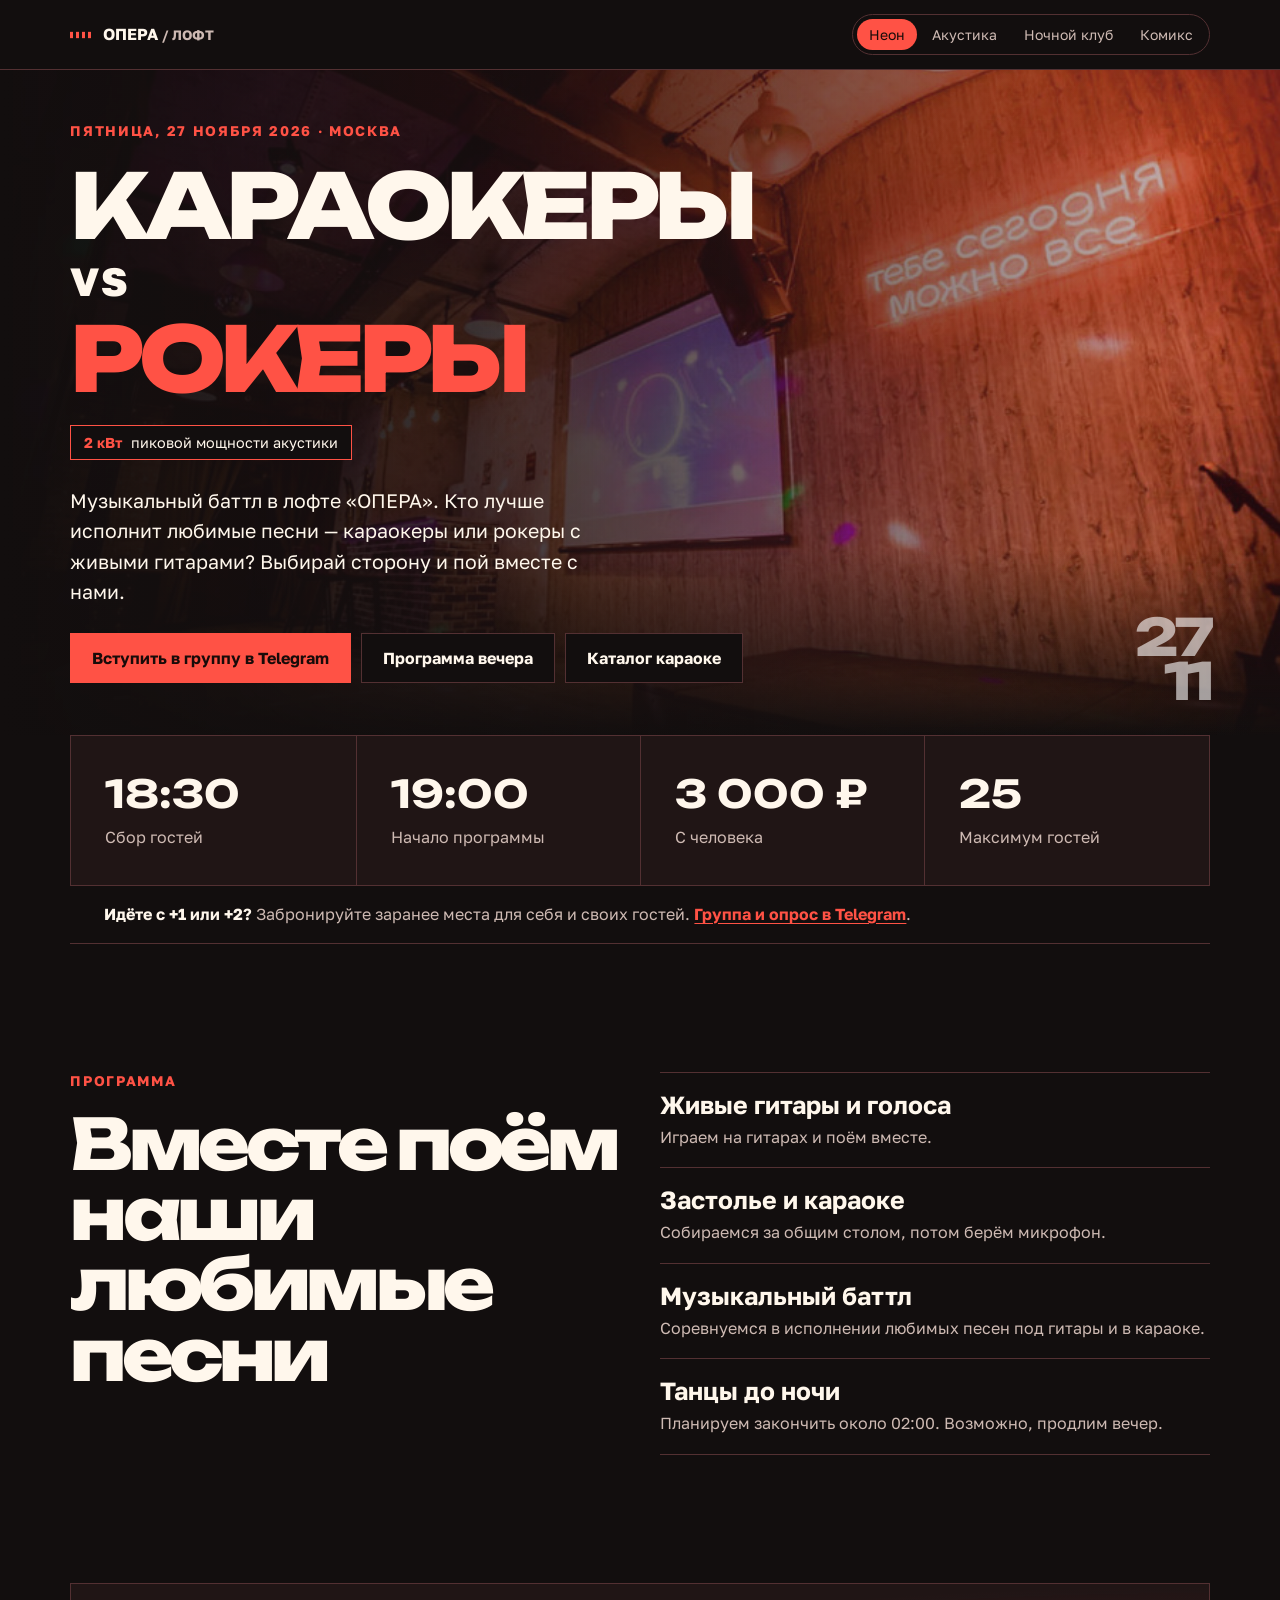
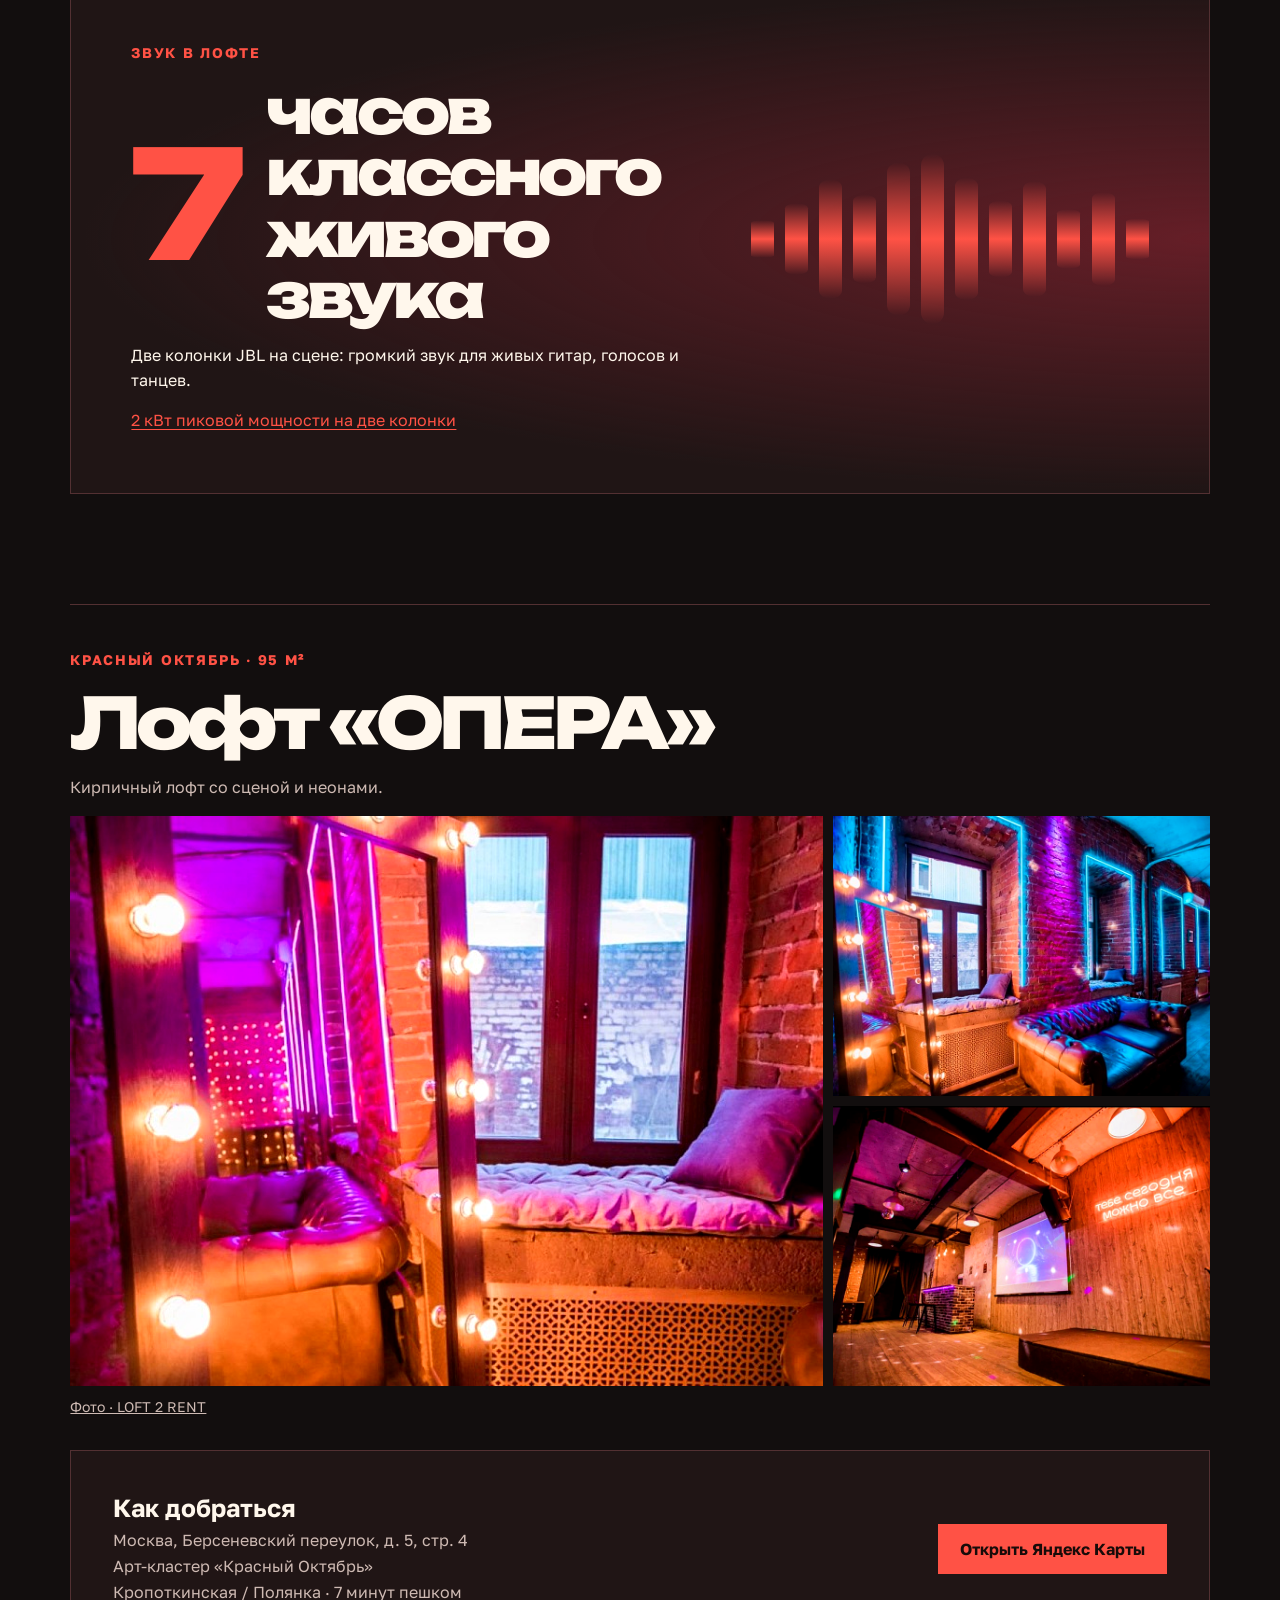
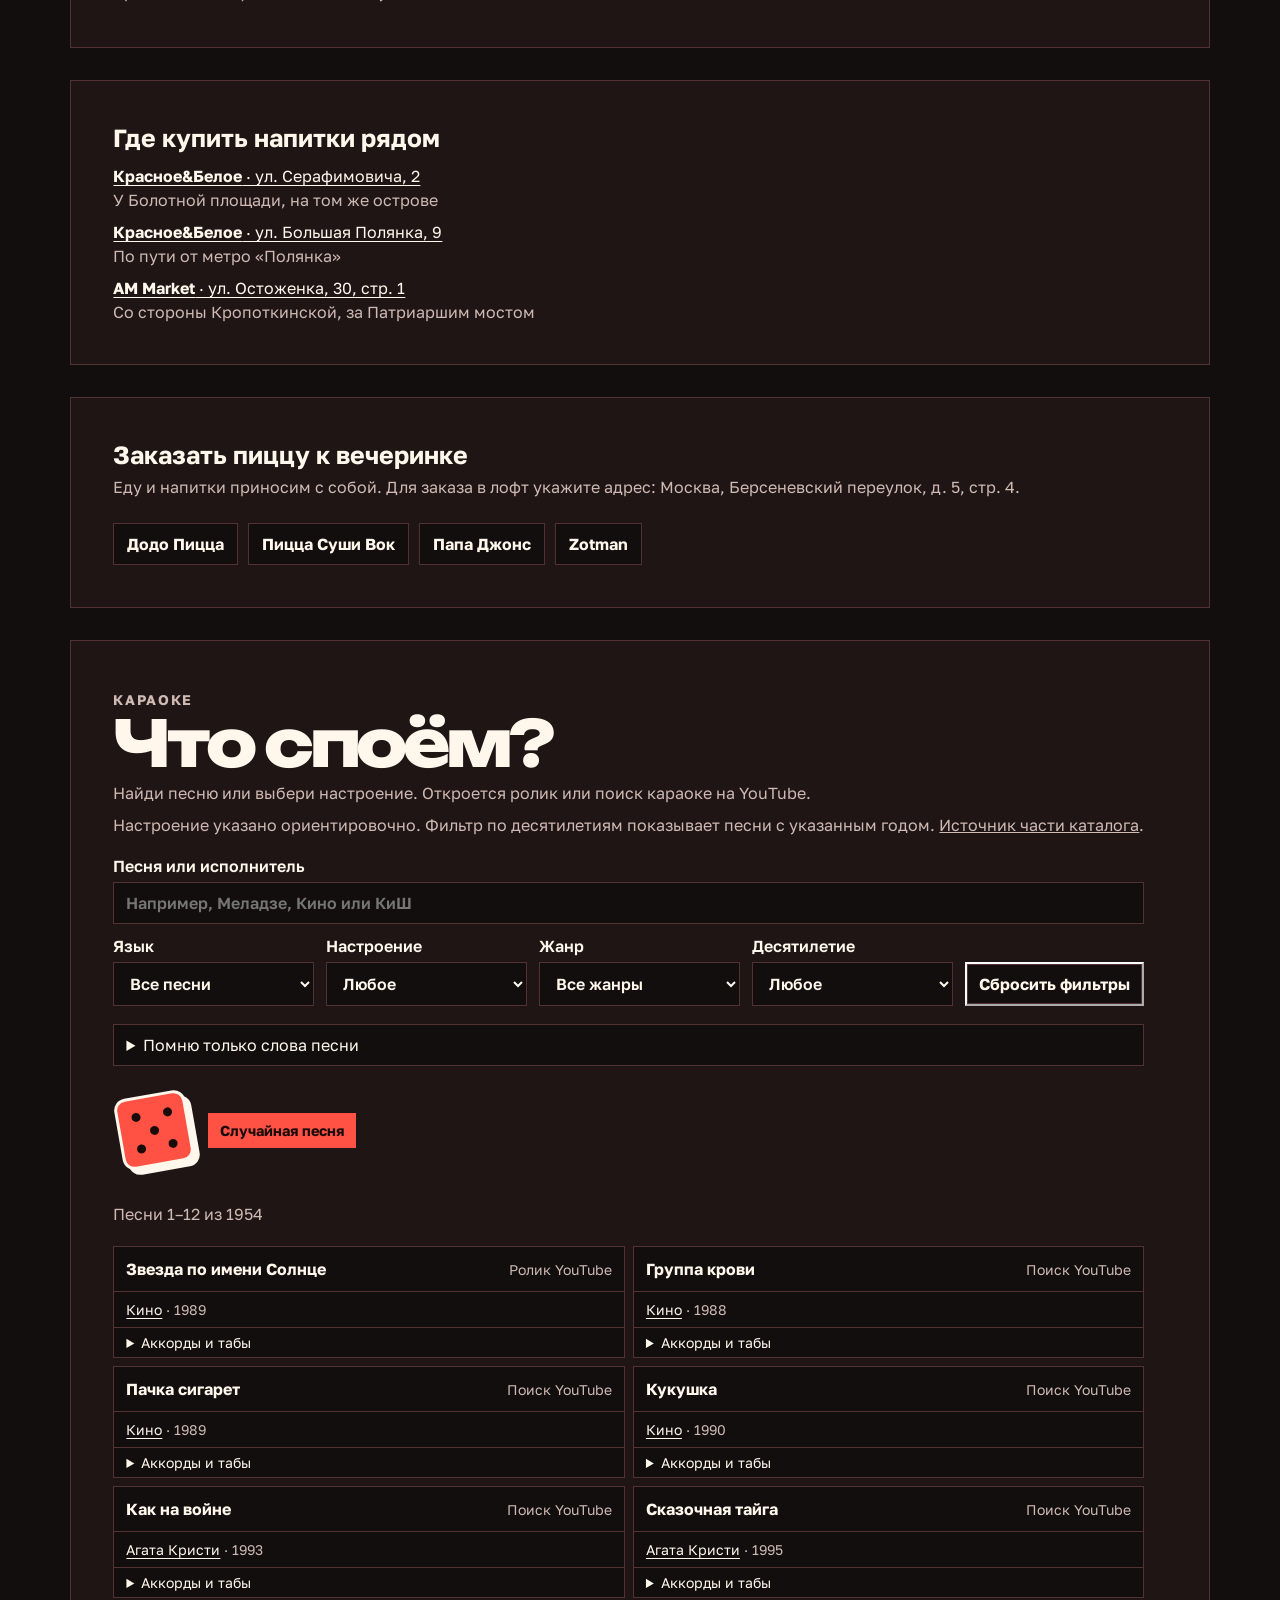
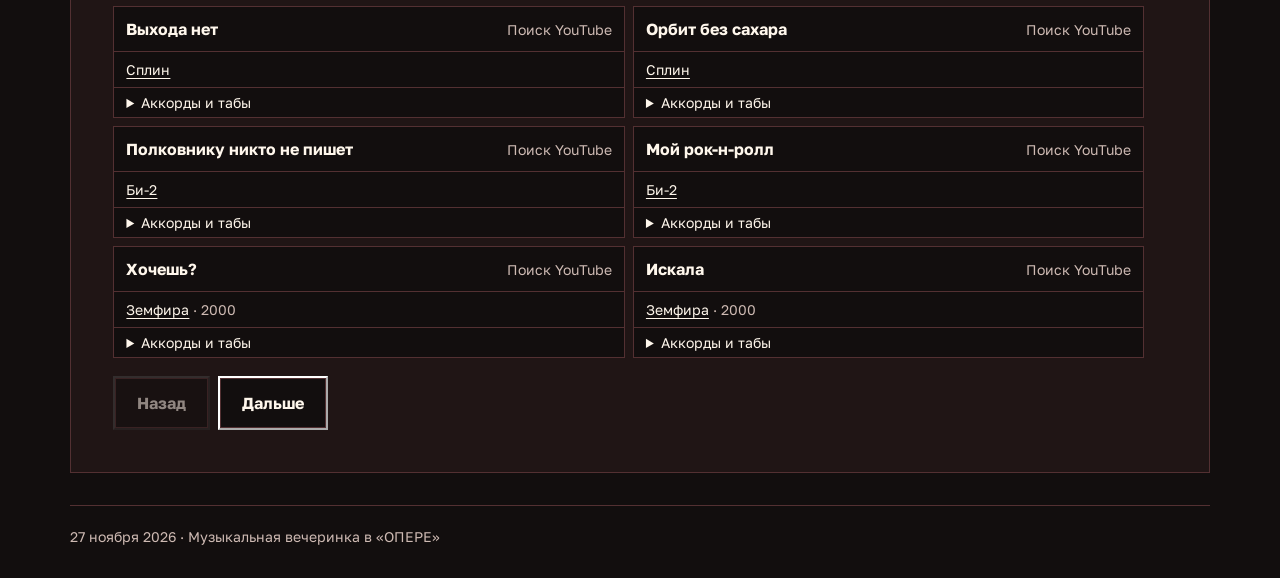
==== index.html @ f1479948 "Enable single-word lyric search and index Lanfren" ====
<!doctype html>
<html lang="ru" data-theme="neon">
<head>
<meta charset="utf-8">
<meta name="viewport" content="width=device-width,initial-scale=1">
<meta name="description" content="Музыкальная вечеринка 27 ноября в лофте ОПЕРА на Красном Октябре. Живые гитары, песни, караоке и танцы.">
<title>Живой звук — Лофт ОПЕРА</title>
<link rel="stylesheet" href="style.css?v=17">
<script defer src="site.js"></script>
<script defer src="karaoke.js?v=17"></script>
</head>
<body>
<header class="bar">
<a class="brand" href="#top"><span class="meter" aria-hidden="true"><i></i><i></i><i></i><i></i></span> ОПЕРА <small> / ЛОФТ</small></a>
<div class="themes" role="group" aria-label="Вариант оформления">
<button type="button" aria-pressed="true" data-theme="neon">Неон</button>
<button type="button" aria-pressed="false" data-theme="acoustic">Акустика</button>
<button type="button" aria-pressed="false" data-theme="night">Ночной клуб</button>
<button type="button" aria-pressed="false" data-theme="comic">Комикс</button>
</div>
</header>
<main id="top">
<section class="hero" aria-labelledby="title">
<div class="hero-photo"></div>
<figure class="comic-art"><img src="assets/battle-comic.png" alt="На сцене гитаристы играют напротив двух певцов с микрофонами" width="1536" height="1024" loading="lazy"><span class="comic-burst" aria-hidden="true">БАТТЛ!</span></figure>
<div class="stage-lights" aria-hidden="true"></div>
<div class="hero-content wrap">
<p class="eyebrow">Пятница, 27 ноября 2026 · Москва</p>
<h1 id="title" class="battle-title">Караокеры <span class="battle-versus">vs</span> <em>рокеры</em></h1>
<p class="hero-power"><strong>2 кВт</strong> пиковой мощности акустики</p>
<p class="intro">Музыкальный баттл в лофте «ОПЕРА». Кто лучше исполнит любимые песни — караокеры или рокеры с живыми гитарами? Выбирай сторону и пой вместе с нами.</p>
<div class="hero-actions"><a class="cta telegram-cta" href="https://t.me/+GM4WIfITf4k5NzYy" target="_blank" rel="noopener noreferrer">Вступить в группу в Telegram</a>
<a class="cta secondary-cta" href="#program">Программа вечера</a> <a class="cta secondary-cta" href="#karaoke">Каталог караоке</a></div>
</div>
<div class="hero-index" aria-hidden="true">27<br>11</div>
</section>
<div class="wrap">
<section class="facts" aria-label="Время, стоимость и число гостей">
<div><strong>18:30</strong><span>Сбор гостей</span></div>
<div><strong>19:00</strong><span>Начало программы</span></div>
<div><strong>3 000 ₽</strong><span>С человека</span></div>
<div><strong>25</strong><span>Максимум гостей</span></div>
</section>
<p class="guest-note"><strong>Идёте с +1 или +2?</strong> Забронируйте заранее места для себя и своих гостей. <a class="guest-link" href="https://t.me/+GM4WIfITf4k5NzYy" target="_blank" rel="noopener noreferrer">Группа и опрос в Telegram</a>.</p>
<section class="program" id="program">
<div><p class="eyebrow">Программа</p><h2>Вместе поём наши любимые песни</h2></div>
<div class="setlist">
<div><h3>Живые гитары и голоса</h3><p>Играем на гитарах и поём вместе.</p></div>
<div><h3>Застолье и караоке</h3><p>Собираемся за общим столом, потом берём микрофон.</p></div>
<div><h3>Музыкальный баттл</h3><p>Соревнуемся в исполнении любимых песен под гитары и в караоке.</p></div>
<div><h3>Танцы до ночи</h3><p>Планируем закончить около 02:00. Возможно, продлим вечер.</p></div>
</div>
</section>
<section class="sound" aria-labelledby="sound-title">
<div><p class="eyebrow">Звук в лофте</p>
<h2 id="sound-title"><span class="sound-hours">7</span> <span>часов классного живого звука</span></h2>
<p>Две колонки JBL на сцене: громкий звук для живых гитар, голосов и танцев.</p>
<p><a href="https://jblpro.com/en-US/products/eon615/1001">2 кВт пиковой мощности на две колонки</a></p>
</div>
<div class="equalizer" aria-hidden="true"><i style="--level:0.22;--delay:0ms"></i><i style="--level:0.42;--delay:-115ms"></i><i style="--level:0.7;--delay:-230ms"></i><i style="--level:0.52;--delay:-345ms"></i><i style="--level:0.9;--delay:-460ms"></i><i style="--level:1;--delay:-575ms"></i><i style="--level:0.72;--delay:-690ms"></i><i style="--level:0.45;--delay:-805ms"></i><i style="--level:0.68;--delay:-920ms"></i><i style="--level:0.35;--delay:-1035ms"></i><i style="--level:0.55;--delay:-1150ms"></i><i style="--level:0.24;--delay:-1265ms"></i></div>
</section>
<section id="venue" class="venue">
<p class="eyebrow">Красный Октябрь · 95 м²</p><h2>Лофт «ОПЕРА»</h2>
<p class="venue-copy">Кирпичный лофт со сценой и неонами.</p>
<div class="gallery">
<a href="assets/opera-1.jpg" aria-label="Открыть фото интерьера"><img src="assets/opera-1.jpg" alt="Интерьер лофта ОПЕРА" loading="lazy" width="900" height="600"></a>
<a href="assets/opera-2.jpg" aria-label="Открыть второе фото лофта"><img src="assets/opera-2.jpg" alt="Второй ракурс лофта ОПЕРА" loading="lazy" width="900" height="600"></a>
<a href="assets/opera-3.jpg" aria-label="Открыть третье фото лофта"><img src="assets/opera-3.jpg" alt="Третий ракурс лофта ОПЕРА" loading="lazy" width="900" height="600"></a>
</div>
<a class="credit" href="https://www.loft2rent.ru/loft/4688/4689/">Фото · LOFT 2 RENT</a>
<div class="route"><div><h3>Как добраться</h3><p>Москва, Берсеневский переулок, д. 5, стр. 4<br>Арт-кластер «Красный Октябрь»<br>Кропоткинская / Полянка · 7 минут пешком</p></div>
<a class="cta" href="https://yandex.ru/maps?ll=37.61031897750572%2C55.74108938539245&amp;si=xm44uaz82p6h5qtu1mz706yn9g&amp;whatshere%5Bpoint%5D=37.61031897750572%2C55.74113559026125&amp;whatshere%5Bzoom%5D=19.663452&amp;z=19.663452" target="_blank" rel="noopener">Открыть Яндекс Карты</a></div>
</section>
<section class="route nearby-shops" id="shops" aria-labelledby="shops-title">
<h3 id="shops-title">Где купить напитки рядом</h3>
<ul><li><a href="https://yandex.com/maps/org/krasnoe_beloe/35465864191/?lang=ru" target="_blank" rel="noopener noreferrer"><strong>Красное&amp;Белое</strong> · ул. Серафимовича, 2</a><span>У Болотной площади, на том же острове</span></li>
<li><a href="https://yandex.ru/maps/213/moscow/?text=%D0%9A%D1%80%D0%B0%D1%81%D0%BD%D0%BE%D0%B5%20%D0%B8%20%D0%91%D0%B5%D0%BB%D0%BE%D0%B5%2C%20%D0%9C%D0%BE%D1%81%D0%BA%D0%B2%D0%B0%2C%20%D0%91%D0%BE%D0%BB%D1%8C%D1%88%D0%B0%D1%8F%20%D0%9F%D0%BE%D0%BB%D1%8F%D0%BD%D0%BA%D0%B0%2C%209" target="_blank" rel="noopener noreferrer"><strong>Красное&amp;Белое</strong> · ул. Большая Полянка, 9</a><span>По пути от метро «Полянка»</span></li>
<li><a href="https://yandex.com/maps/org/am_market/48830475284/?lang=ru" target="_blank" rel="noopener noreferrer"><strong>AM Market</strong> · ул. Остоженка, 30, стр. 1</a><span>Со стороны Кропоткинской, за Патриаршим мостом</span></li></ul>
</section>
<section class="pizza route" id="pizza" aria-labelledby="pizza-title">
<div><h3 id="pizza-title">Заказать пиццу к вечеринке</h3>
<p>Еду и напитки приносим с собой. Для заказа в лофт укажите адрес: Москва, Берсеневский переулок, д. 5, стр. 4.</p></div>
<div class="pizza-links" role="group" aria-label="Сервисы доставки пиццы">
<a class="cta secondary-cta" href="https://dodopizza.ru/moscow" target="_blank" rel="noopener noreferrer">Додо Пицца</a>
<a class="cta secondary-cta" href="https://pizzasushiwok.ru/?from_city=1" target="_blank" rel="noopener noreferrer">Пицца Суши Вок</a>
<a class="cta secondary-cta" href="https://papajohns.ru/moscow" target="_blank" rel="noopener noreferrer">Папа Джонс</a>
<a class="cta secondary-cta" href="https://zotmanpizza.ru/kombo-nabory" target="_blank" rel="noopener noreferrer">Zotman</a>
</div></section>
<section class="karaoke route" id="karaoke" aria-labelledby="karaoke-title">
<div><p class="eyebrow">Караоке</p><h2 id="karaoke-title">Что споём?</h2>
<p>Найди песню или выбери настроение. Откроется ролик или поиск караоке на YouTube.</p><p class="karaoke-source">Настроение указано ориентировочно. Фильтр по десятилетиям показывает песни с указанным годом. <a href="https://github.com/mrsndmn/data-surfers" target="_blank" rel="noopener noreferrer">Источник части каталога</a>.</p></div>
<div class="karaoke-filters">
<label>Песня или исполнитель <input id="song-query" type="search" placeholder="Например, Меладзе, Кино или КиШ" autocomplete="off"></label>
<label>Язык <select id="song-lang"><option value="">Все песни</option><option value="ru">RU</option><option value="en">EN</option></select></label>
<label>Настроение <select id="song-mood"><option value="">Любое</option><option>весёлое</option><option>грустное</option><option>лирическое</option></select></label>
<label>Жанр <select id="song-genre"><option value="">Все жанры</option><option>поп</option><option>эстрада</option><option>рок</option><option>рэп</option><option>народное</option><option>шансон</option><option>электроника</option><option>джаз и блюз</option><option>регги и ска</option><optgroup label="Кино и мультфильмы"><option value="film">Кинофильмы</option><option value="cartoon">Мультфильмы</option></optgroup></select></label>
<label>Десятилетие <select id="song-era"><option value="">Любое</option><option value="old">До 80-х</option><option value="1980">80-е</option><option value="1990">90-е</option><option value="2000">2000-е</option><option value="2010">2010-е</option><option value="2020">2020-е</option></select></label>
<button type="button" id="song-reset-filters" class="cta secondary-cta">Сбросить фильтры</button>
</div>
<details class="lyric-search">
<summary>Помню только слова песни</summary>
<form id="lyric-search">
<label for="lyric-phrase">Введи одно слово или фразу</label>
<input id="lyric-phrase" type="search" required maxlength="160" placeholder="Например, Штиль ветер">
<button type="submit" class="cta secondary-cta">Найти в каталоге</button>
<button type="button" id="lyric-clear" class="cta secondary-cta" hidden>Сбросить</button>
</form>
<p id="lyric-status" role="status"></p>
<p>Слова песен индексированы для 336 записей. Одно слово можно искать и по названиям всех песен. <a href="https://github.com/mjolnika/RU-PopularMusic-Corpus" target="_blank" rel="noopener noreferrer">Корпус русскоязычных песен</a> и <a href="https://lrclib.net/" target="_blank" rel="noopener noreferrer">LRCLIB</a>.</p>
</details>
<div id="song-suggestions" class="song-suggestions" role="group" aria-label="Подсказки поиска" hidden></div>
<div class="song-random">
<button type="button" id="song-random" aria-label="Случайная песня из всего каталога">
<span class="song-die" aria-hidden="true"><i></i><i></i><i></i><i></i><i></i></span>
<span class="cta song-random-label">Случайная песня</span>
</button>
<ul id="song-random-pick" class="song-list" aria-live="polite" aria-label="Случайная песня" hidden></ul>
</div>
<p id="song-count" role="status"></p>
<ul id="song-list" class="song-list"></ul>
<nav class="song-pages" aria-label="Страницы каталога"><button type="button" id="song-prev" class="cta secondary-cta">Назад</button><button type="button" id="song-next" class="cta secondary-cta">Дальше</button></nav>
<noscript><p>Включи JavaScript, чтобы пользоваться каталогом.</p></noscript>
</section>
<footer>27 ноября 2026 · Музыкальная вечеринка в «ОПЕРЕ»</footer>
</div>
</main>
</body>
</html>
---- style.css ----
@import url('https://fonts.googleapis.com/css2?family=Golos+Text:wght@400;500;600;700&family=Unbounded:wght@600;800;900&family=Playfair+Display:ital,wght@0,700;1,700&display=swap');
*{box-sizing:border-box}
:root{color-scheme:dark;--bg:#120e0e;--panel:#201515;--ink:#fff7ec;--muted:#cebab3;--line:#533032;--accent:#ff5245;--button:#180b09;--tone:#651e27;--display:'Unbounded',Arial,sans-serif;--photo:url('assets/opera-3.jpg');--radius:0px}
:root[data-theme=acoustic]{--bg:#1b1610;--panel:#2b2116;--ink:#fff3d9;--muted:#dbcaaf;--line:#5e4832;--accent:#ffbe6f;--tone:#7c4c22;--display:'Playfair Display',Georgia,serif;--radius:22px}
:root[data-theme=night]{--bg:#100c1e;--panel:#211635;--ink:#faf5ff;--muted:#d3c3ea;--line:#543c70;--accent:#cfabff;--tone:#5e28a1;--radius:8px}
html{scroll-behavior:smooth}
body{margin:0;background:var(--bg);color:var(--ink);font-family:'Golos Text',Arial,sans-serif;transition:background .35s,color .35s}
a{color:inherit}
button{font:inherit}
:focus-visible{outline:2px solid var(--accent);outline-offset:4px}
.wrap{width:min(1240px,calc(100% - 11vw));margin-inline:auto}
.bar{display:flex;align-items:center;justify-content:space-between;gap:18px;padding:14px 5.5vw;border-bottom:1px solid var(--line);min-height:70px;background:var(--bg)}
.brand{font-weight:700;text-decoration:none;white-space:nowrap}
.brand small{font-size:.85rem;color:var(--muted)}
.meter{display:inline-flex;align-items:center;gap:3px;height:20px;vertical-align:middle;margin-right:8px}
.meter i{width:3px;height:18px;background:var(--accent);animation:beat .85s ease-in-out infinite alternate;transform:scaleY(.35)}
.meter i:nth-child(2){animation-delay:-.35s}.meter i:nth-child(3){animation-delay:-.7s}.meter i:nth-child(4){animation-delay:-.15s}
@keyframes beat{to{transform:scaleY(1)}}
.themes{display:flex;gap:3px;padding:4px;border:1px solid var(--line);border-radius:30px}
.themes button{cursor:pointer;border:0;border-radius:24px;background:transparent;color:var(--muted);padding:7px 12px;white-space:nowrap;font-size:.875rem}
.themes button[aria-pressed=true]{background:var(--accent);color:var(--button)}
.hero{isolation:isolate;position:relative;display:grid;align-items:center;overflow:hidden;min-height:clamp(550px,72svh,760px)}
.hero-photo,.hero::after{position:absolute;inset:0;z-index:-1}
.hero-photo{background-image:var(--photo);background-size:cover;background-position:72% 52%;animation:drift 18s ease-in-out infinite alternate}
@keyframes drift{from{transform:scale(1.01)}to{transform:scale(1.075)}}
.hero::after{content:'';background:linear-gradient(90deg,var(--bg),color-mix(in srgb,var(--bg) 78%,transparent) 37%,transparent 98%),linear-gradient(0deg,var(--bg),transparent 28%),color-mix(in srgb,var(--tone) 31%,transparent)}
.hero-content{padding-block:52px;animation:arrive .65s ease-out both}
@keyframes arrive{from{opacity:0;transform:translateY(15px)}to{opacity:1;transform:translateY(0)}}
.eyebrow{font-size:.875rem;font-weight:700;letter-spacing:.12em;text-transform:uppercase;color:var(--accent);margin:0 0 20px}
h1,h2{font-family:var(--display);font-weight:800;line-height:1;letter-spacing:-.065em;margin:0}
h1{font-size:clamp(3.5rem,10vw,9rem);text-transform:uppercase}
h1 em{font-style:normal;color:var(--accent)}
h1 span{color:var(--accent)}
[data-theme=acoustic] h1{text-transform:none;font-size:clamp(5rem,13vw,12rem);line-height:.78;margin-block:32px}
[data-theme=acoustic] h1 em{font-style:italic}
[data-theme=night] h1 em{color:transparent;-webkit-text-stroke:2px var(--accent);text-shadow:0 0 32px #ae63ff66}
.intro{max-width:430px;line-height:1.55;color:var(--ink);font-size:clamp(1rem,2vw,1.22rem);margin:26px 0}
.cta{display:inline-block;background:var(--accent);color:var(--button);font-weight:700;text-decoration:none;padding:15px 22px;border-radius:var(--radius);transition:filter .2s,transform .2s}
.cta:hover{filter:brightness(1.16);transform:translateY(-2px)}
.hero-index{position:absolute;right:5.5vw;bottom:32px;color:#fff9;line-height:.85;letter-spacing:-.08em;font:800 clamp(1.8rem,4vw,4rem)/.85 var(--display);text-align:right}
.facts{display:grid;grid-template-columns:repeat(4,1fr);border:1px solid var(--line);border-radius:var(--radius);overflow:hidden;background:var(--panel)}
.facts div{padding:clamp(15px,3vw,34px);display:grid;gap:8px}
.facts div+div{border-left:1px solid var(--line)}
.facts strong{font-family:var(--display);font-size:clamp(1.35rem,3vw,2.5rem);white-space:nowrap}
.facts span,.setlist p,.venue-copy,.route p,footer,.credit{color:var(--muted);line-height:1.6}
.program{display:grid;grid-template-columns:1fr 1fr;gap:40px;padding-block:clamp(68px,10vw,135px);scroll-margin-top:20px}
h2{font-size:clamp(2.1rem,5.5vw,5.15rem)}
h3{font-size:clamp(1.12rem,2vw,1.55rem);margin:0}
.setlist>div{border-top:1px solid var(--line);padding:17px 0}
.setlist>div:last-child{border-bottom:1px solid var(--line)}
.setlist p,.route p{margin:6px 0 0}
.venue{border-top:1px solid var(--line);padding-top:46px}
.gallery{display:grid;grid-template:repeat(2,minmax(0,1fr))/2fr 1fr;gap:10px;height:clamp(270px,48vw,570px)}
.gallery a{overflow:hidden;border-radius:var(--radius);display:block}
.gallery a:first-child{grid-row:span 2}
.gallery img{width:100%;height:100%;object-fit:cover;transition:transform .35s}
.gallery a:hover img{transform:scale(1.055)}
.credit{display:inline-block;margin-top:10px;font-size:.875rem}
.route{margin:32px 0;background:var(--panel);border:1px solid var(--line);padding:clamp(20px,4vw,42px);border-radius:var(--radius);display:flex;align-items:center;justify-content:space-between;gap:22px;flex-wrap:wrap}
footer{border-top:1px solid var(--line);padding:20px 0 30px;font-size:.875rem}
@media(max-width:690px){.bar{align-items:flex-start;flex-direction:column;gap:10px}.themes button{padding-inline:10px}.hero{min-height:520px}.hero::after{background:linear-gradient(90deg,#110d15e8,#110d1538),linear-gradient(0deg,var(--bg),transparent 60%)}.hero-index{display:none}.facts{grid-template-columns:1fr 1fr}.facts div:nth-child(3){border-left:0}.facts div:nth-child(n+3){border-top:1px solid var(--line)}.program{grid-template-columns:1fr;gap:24px}.gallery{height:350px;grid-template:2fr 1fr/1fr 1fr}.gallery a:first-child{grid-row:auto;grid-column:span 2}}
@media(prefers-reduced-motion:reduce){*,*::before,*::after{animation:none!important;transition:none!important;scroll-behavior:auto!important}}

.stage-lights{position:absolute;inset:-12%;z-index:-1;pointer-events:none;opacity:.58;background:radial-gradient(ellipse at 80% 14%,color-mix(in srgb,var(--accent) 55%,transparent),transparent 36%),radial-gradient(ellipse at 58% 78%,var(--tone),transparent 32%);mix-blend-mode:screen;animation:light-sweep 11s ease-in-out infinite alternate}
@keyframes light-sweep{from{transform:translate(5%,-5%) rotate(-8deg)}to{transform:translate(-6%,4%) rotate(9deg)}}
.guest-note{margin:0;padding:16px clamp(15px,3vw,34px);color:var(--muted);border-bottom:1px solid var(--line);line-height:1.55}
.guest-note strong{color:var(--ink)}
.sound{display:grid;grid-template-columns:3fr 2fr;align-items:center;gap:24px;margin-bottom:clamp(60px,9vw,110px);padding:clamp(20px,5vw,60px);border:1px solid var(--line);border-radius:var(--radius);background:radial-gradient(ellipse at right,var(--tone),transparent 70%),var(--panel)}
.sound h2{font-size:clamp(1.85rem,4.8vw,4.5rem)}
.sound p:not(.eyebrow){line-height:1.55;margin-bottom:0}
.sound a{color:var(--accent);text-underline-offset:.2em}
.equalizer{height:clamp(70px,16vw,170px);display:flex;gap:clamp(3px,1vw,11px);align-items:center;justify-content:center}
.equalizer i{width:6%;height:100%;display:block;border-radius:999px;background:linear-gradient(0deg,transparent,var(--accent),transparent);transform:scaleY(var(--level));animation:equalize 1.45s var(--delay) ease-in-out infinite alternate}
@keyframes equalize{to{transform:scaleY(calc(var(--level) * .44));opacity:.63}}
@media(max-width:690px){.sound{grid-template-columns:1fr}.stage-lights{opacity:.38}}

.hero-power{display:inline-block;margin:20px 0 0;padding:8px 13px;border:1px solid var(--accent);border-radius:var(--radius);background:var(--bg);font-size:.9rem}.hero-power strong{color:var(--accent);margin-right:5px}

.hero-actions{display:flex;flex-wrap:wrap;gap:10px}.secondary-cta{color:var(--ink);background:var(--bg);box-shadow:inset 0 0 0 1px var(--line)}.guest-link{color:var(--accent);font-weight:700;text-underline-offset:.2em}

body .hero h1.battle-title{font-size:clamp(1.45rem,7vw,6.4rem);line-height:1.04;letter-spacing:-.065em;margin:0}
.battle-title em,.battle-title .battle-versus{display:block}
.battle-title .battle-versus{font-family:'Golos Text',Arial,sans-serif;font-size:.44em;letter-spacing:.06em;color:var(--ink);line-height:1.35;margin-block:.06em .11em}
.hero-content .intro{max-width:540px}
.pizza-links{display:flex;flex-wrap:wrap;gap:10px}
.pizza-links .cta{padding:11px 14px}

.sound h2{display:flex;align-items:center;gap:.36em}.sound-hours{flex:none;color:var(--accent);font-size:2.45em;line-height:.85;font-variant-numeric:lining-nums}


.comic-art{display:none}
:root[data-theme=comic]{color-scheme:light;--bg:#f9e8c1;--panel:#fff8e9;--ink:#181320;--muted:#383044;--line:#181320;--accent:#ffda36;--tone:#e854a8;--button:#181320;--radius:0}
[data-theme=comic] body{background-image:radial-gradient(#21152b28 1px,transparent 1.3px);background-size:8px 8px}
[data-theme=comic] .wrap{width:min(1240px,calc(100% - 8vw))}
[data-theme=comic] .bar{border-bottom:4px solid var(--ink);background:#2ed6e4;color:var(--ink)}
[data-theme=comic] .meter i{background:var(--ink)}
[data-theme=comic] .themes{flex-wrap:wrap;border:2px solid var(--ink);border-radius:0;background:var(--panel);box-shadow:3px 3px var(--ink)}
[data-theme=comic] .themes button{border-radius:0}
[data-theme=comic] .hero{width:min(1320px,calc(100% - 8vw));min-height:0;margin:clamp(20px,4vw,52px) auto 26px;display:grid;grid-template-columns:1fr 1.35fr;overflow:visible;align-items:stretch;border:4px solid var(--ink);box-shadow:7px 7px var(--ink);background:var(--accent)}
[data-theme=comic] .hero-photo,[data-theme=comic] .stage-lights,[data-theme=comic] .hero::after,[data-theme=comic] .hero-index{display:none}
[data-theme=comic] .hero-content{grid-column:1;grid-row:1;width:100%;padding:clamp(17px,3vw,45px);position:relative;z-index:1;animation:none}
[data-theme=comic] .hero h1.battle-title{font-size:clamp(1.35rem,3.35vw,3.45rem);font-style:italic;line-height:1.05;color:var(--ink)}
[data-theme=comic] .battle-title em{color:var(--ink);text-decoration:underline;text-decoration-thickness:.1em;text-underline-offset:.13em}
[data-theme=comic] .battle-title em,[data-theme=comic] .battle-title .battle-versus{display:block}
[data-theme=comic] .battle-versus{color:var(--ink);font-size:.48em;letter-spacing:.03em;margin:.24em 0}
[data-theme=comic] .eyebrow{display:inline-block;color:var(--ink);background:#2ed6e4;padding:6px 9px;border:2px solid var(--ink);box-shadow:2px 2px var(--ink);letter-spacing:.07em}
[data-theme=comic] .hero-power{border:2px solid var(--ink);background:var(--panel)}
[data-theme=comic] .hero-power strong{color:var(--ink)}
[data-theme=comic] .intro{margin:22px 0;max-width:42ch}
[data-theme=comic] .comic-art{display:grid;grid-column:2;grid-row:1;align-self:stretch;position:relative;min-width:0;margin:0;border-left:4px solid var(--ink);background:#1c102b;overflow:hidden}
[data-theme=comic] .comic-art img{display:block;width:100%;height:100%;object-fit:cover;object-position:center}
[data-theme=comic] .comic-burst{position:absolute;right:4%;bottom:7%;padding:.8em .95em;isolation:isolate;color:#fff;font:900 italic clamp(1rem,3.5vw,3.5rem)/1 var(--display);text-shadow:2px 2px var(--ink);transform:rotate(-10deg);animation:comic-pop 3.8s ease-in-out infinite}
[data-theme=comic] .comic-burst::before{content:'';position:absolute;inset:0;z-index:-1;background:#a02369;clip-path:polygon(0 49%,14% 34%,8% 9%,31% 18%,46% 0,56% 18%,82% 4%,82% 28%,100% 46%,85% 58%,96% 84%,69% 80%,59% 100%,46% 80%,20% 95%,21% 71%)}
@keyframes comic-pop{0%,84%,100%{transform:rotate(-10deg) scale(1)}90%{transform:rotate(-5deg) scale(1.12)}}
[data-theme=comic] .cta{border:2px solid var(--ink);box-shadow:4px 4px var(--ink);background:#2ed6e4;color:var(--ink)}
[data-theme=comic] .secondary-cta{background:var(--panel)}
[data-theme=comic] .cta:hover{transform:translate(-2px,-2px);box-shadow:6px 6px var(--ink)}
[data-theme=comic] .facts,[data-theme=comic] .sound,[data-theme=comic] .route{border:3px solid var(--ink);box-shadow:5px 5px var(--ink)}
[data-theme=comic] .facts div{background:#ffd937}
[data-theme=comic] .facts div:nth-child(even){background:#f78fc8}
[data-theme=comic] .facts div+div{border-width:2px}
[data-theme=comic] .guest-note{background:var(--panel);border:2px solid var(--ink);margin:13px 0 0}
[data-theme=comic] a.guest-link,[data-theme=comic] .sound a{color:var(--ink)}
[data-theme=comic] .program{grid-template-columns:1fr;gap:25px;padding-block:clamp(48px,7vw,90px)}
[data-theme=comic] .setlist{display:grid;grid-template-columns:repeat(2,minmax(0,1fr));gap:16px}
[data-theme=comic] .setlist>div{position:relative;background:var(--panel);border:3px solid var(--ink);padding:20px;box-shadow:4px 4px var(--ink);transition:transform .19s,box-shadow .19s}
[data-theme=comic] .setlist>div:nth-child(2),[data-theme=comic] .setlist>div:nth-child(3){background:#a8eef2}
[data-theme=comic] .setlist>div:hover{transform:translateY(-4px) rotate(-.7deg);box-shadow:4px 8px var(--ink)}
[data-theme=comic] .sound{background:#f78fc8}
[data-theme=comic] .sound-hours{color:var(--ink);text-shadow:4px 4px #ffe131}
[data-theme=comic] .equalizer i{border-radius:0;background:var(--ink)}
[data-theme=comic] .venue{border-top:4px solid var(--ink)}
[data-theme=comic] .gallery{gap:12px}
[data-theme=comic] .gallery a{border:3px solid var(--ink);box-shadow:4px 4px var(--ink)}
[data-theme=comic] .route{background:#fff8e9}
[data-theme=comic] .pizza{background:#a8eef2}
@media(max-width:920px){
 [data-theme=comic] .hero{grid-template-columns:1fr}
 [data-theme=comic] .comic-art{grid-column:1;grid-row:1;border-left:0;border-bottom:4px solid var(--ink)}
 [data-theme=comic] .comic-art img{height:auto}
 [data-theme=comic] .hero-content{grid-row:2}
 [data-theme=comic] .hero h1.battle-title{font-size:clamp(1.45rem,6.7vw,3.45rem)}
}
@media(max-width:550px){[data-theme=comic] .setlist{grid-template-columns:1fr}[data-theme=comic] .themes button{padding-inline:7px;font-size:.82rem}[data-theme=comic] .sound h2{gap:.23em}}
@media(prefers-reduced-motion:reduce){[data-theme=comic] .comic-burst{animation:none}}

.nearby-shops{display:grid;gap:14px}.nearby-shops ul{margin:0;padding:0;list-style:none;display:grid;gap:12px}.nearby-shops li{display:grid;gap:4px}.nearby-shops a{text-underline-offset:.2em}.nearby-shops li span{color:var(--muted)}
.karaoke{display:grid;gap:18px;scroll-margin-top:20px}
.karaoke h2{font-size:clamp(2rem,5vw,4rem)}
.karaoke-filters{display:grid;grid-template-columns:2fr 1fr 1.35fr;gap:12px}
.karaoke-filters label{display:grid;gap:6px;font-weight:600;min-width:0}
.karaoke-filters input,.karaoke-filters select{width:100%;padding:10px 12px;border:1px solid var(--line);background:var(--bg);color:var(--ink);font:inherit;border-radius:var(--radius)}
.karaoke #song-count{margin:0}
.song-list{list-style:none;margin:0;padding:0;display:grid;grid-template-columns:repeat(2,minmax(0,1fr));gap:8px}
.song-list a{display:flex;justify-content:space-between;align-items:center;gap:12px;min-height:66px;background:var(--bg);border:1px solid var(--line);padding:10px 12px;text-decoration:none}
.song-list a:hover strong{text-decoration:underline}
.song-list small{display:block;font-size:.875rem;color:var(--muted);margin-top:3px}
.song-action{font-size:.875rem;text-align:right;color:var(--muted)}
[data-theme=comic] .karaoke{background:#f78fc8}
[data-theme=comic] .song-list a,[data-theme=comic] .karaoke-filters :is(input,select){border:2px solid var(--ink);background:var(--panel)}
@media(max-width:690px){.karaoke-filters,.song-list{grid-template-columns:1fr}}
.song-suggestions,.song-pages{display:flex;flex-wrap:wrap;gap:8px}
.song-suggestions[hidden],.song-pages[hidden]{display:none}
.song-suggestions button{border:1px solid var(--line);background:var(--bg);color:var(--ink);padding:6px 10px;font:inherit;cursor:pointer}
.song-suggestions button:hover{text-decoration:underline}
.song-pages button{cursor:pointer}
.song-pages button:disabled{opacity:.5;cursor:default}

.karaoke-filters{grid-template-columns:1.55fr repeat(4,minmax(0,1fr))}
.lyric-search{border:1px solid var(--line);padding:10px 12px;background:var(--bg)}
.lyric-search summary,.song-list summary{cursor:pointer}
.lyric-search form{display:flex;align-items:center;gap:10px;flex-wrap:wrap;padding-top:12px}
.lyric-search form label{width:100%}
.lyric-search input[type=search]{flex:1 1 200px;min-width:0;padding:10px 12px;border:1px solid var(--line);background:var(--panel);color:var(--ink);font:inherit}
.song-list details{background:var(--bg);border:1px solid var(--line);border-top:0;padding:6px 12px;font-size:.875rem}
.song-list details a{display:block;min-height:0;padding:8px 0 3px;border:0;background:none;text-decoration:underline}
[data-theme=comic] .lyric-search,[data-theme=comic] .song-list details{background:var(--panel)}
[data-theme=comic] .song-list details a{border:0}
@media(max-width:900px){.karaoke-filters{grid-template-columns:1fr 1fr}.karaoke-filters label:first-child{grid-column:1/-1}}

.karaoke-filters{grid-template-columns:repeat(4,minmax(0,1fr))}
.karaoke-filters label:first-child{grid-column:1/-1}
.song-random{display:grid;gap:12px;justify-items:start}
.song-random button{cursor:pointer}
.song-random button:disabled{opacity:.5;cursor:default}
#song-random-pick{grid-template-columns:minmax(0,1fr);width:min(100%,560px)}
#song-random-pick[hidden]{display:none}
@media(max-width:900px){.karaoke-filters{grid-template-columns:repeat(2,minmax(0,1fr))}}

.song-list>li>a{min-height:46px}
.song-byline{background:var(--bg);border:1px solid var(--line);border-top:0;padding:5px 12px;color:var(--muted);font-size:.875rem}
.song-byline button{border:0;background:none;padding:4px 0;color:var(--ink);text-decoration:underline;text-underline-offset:.2em;cursor:pointer}
[data-theme=comic] .song-byline{background:var(--panel);border-color:var(--ink)}

.karaoke-filters{grid-template-columns:repeat(4,minmax(0,1fr)) auto}
#song-reset-filters{align-self:end;cursor:pointer;padding:10px 12px;white-space:nowrap}
@media(max-width:900px){
  .karaoke-filters{grid-template-columns:repeat(2,minmax(0,1fr))}
  #song-reset-filters{grid-column:1/-1;justify-self:end}
}

#song-random{display:inline-flex;align-items:center;gap:18px;margin:6px 0 10px;padding:4px 8px 8px 5px;background:none;border:0;color:var(--ink);font:inherit;text-align:left}
.song-die{box-sizing:border-box;display:grid;place-items:center;grid-template:repeat(3,1fr)/repeat(3,1fr);width:72px;height:72px;padding:9px;border:3px solid var(--ink);border-radius:12px;background:var(--accent);color:var(--button);box-shadow:5px 6px var(--ink);transform:rotate(-10deg);transition:transform .18s;flex:none}
.song-die i{display:block;width:9px;height:9px;border-radius:50%;background:currentColor}
.song-die i:nth-child(1){grid-area:1/1}.song-die i:nth-child(2){grid-area:1/3}.song-die i:nth-child(3){grid-area:2/2}.song-die i:nth-child(4){grid-area:3/1}.song-die i:nth-child(5){grid-area:3/3}
#song-random:hover .song-die{transform:translateY(-3px) rotate(-16deg)}
#song-random .song-random-label{padding:8px 12px;font-size:.9rem;line-height:1.35}
[data-theme=comic] .song-die{background:#ffda36}
/* Keep the venue recognizable while matching each poster palette. */
:root[data-theme=neon]{--venue-photo-grade:saturate(1.13) contrast(1.06)}
:root[data-theme=acoustic]{--venue-photo-grade:sepia(.22) saturate(.83) contrast(.98) brightness(1.04)}
:root[data-theme=night]{--venue-photo-grade:saturate(1.06) contrast(1.07) brightness(.93)}
:root[data-theme=comic]{--venue-photo-grade:saturate(1.17) contrast(1.13)}
.gallery img{filter:var(--venue-photo-grade,none)}
[data-theme=neon] .gallery a{box-shadow:inset 0 0 0 1px #ff667555}
[data-theme=acoustic] .gallery a{background:#43301d}
[data-theme=night] .gallery a{background:#211635}
[data-theme=night] .gallery img{opacity:.95}
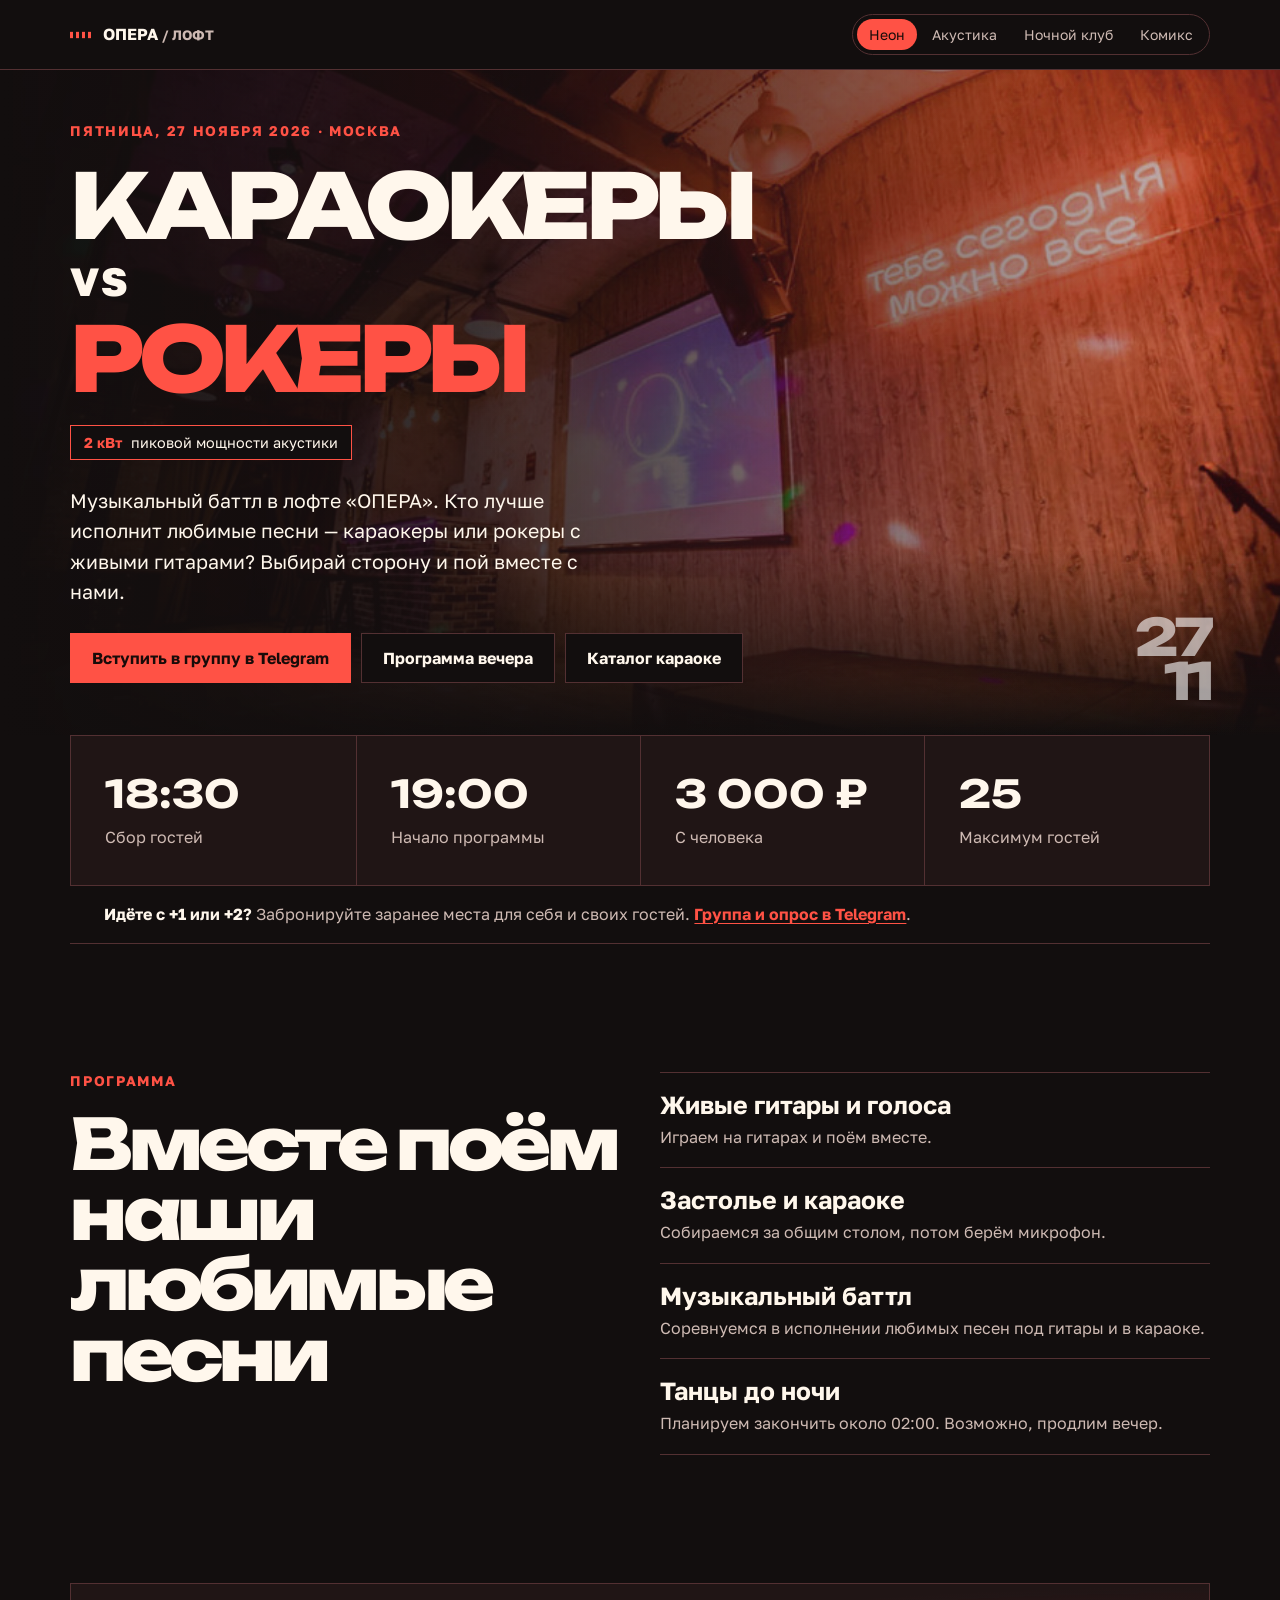
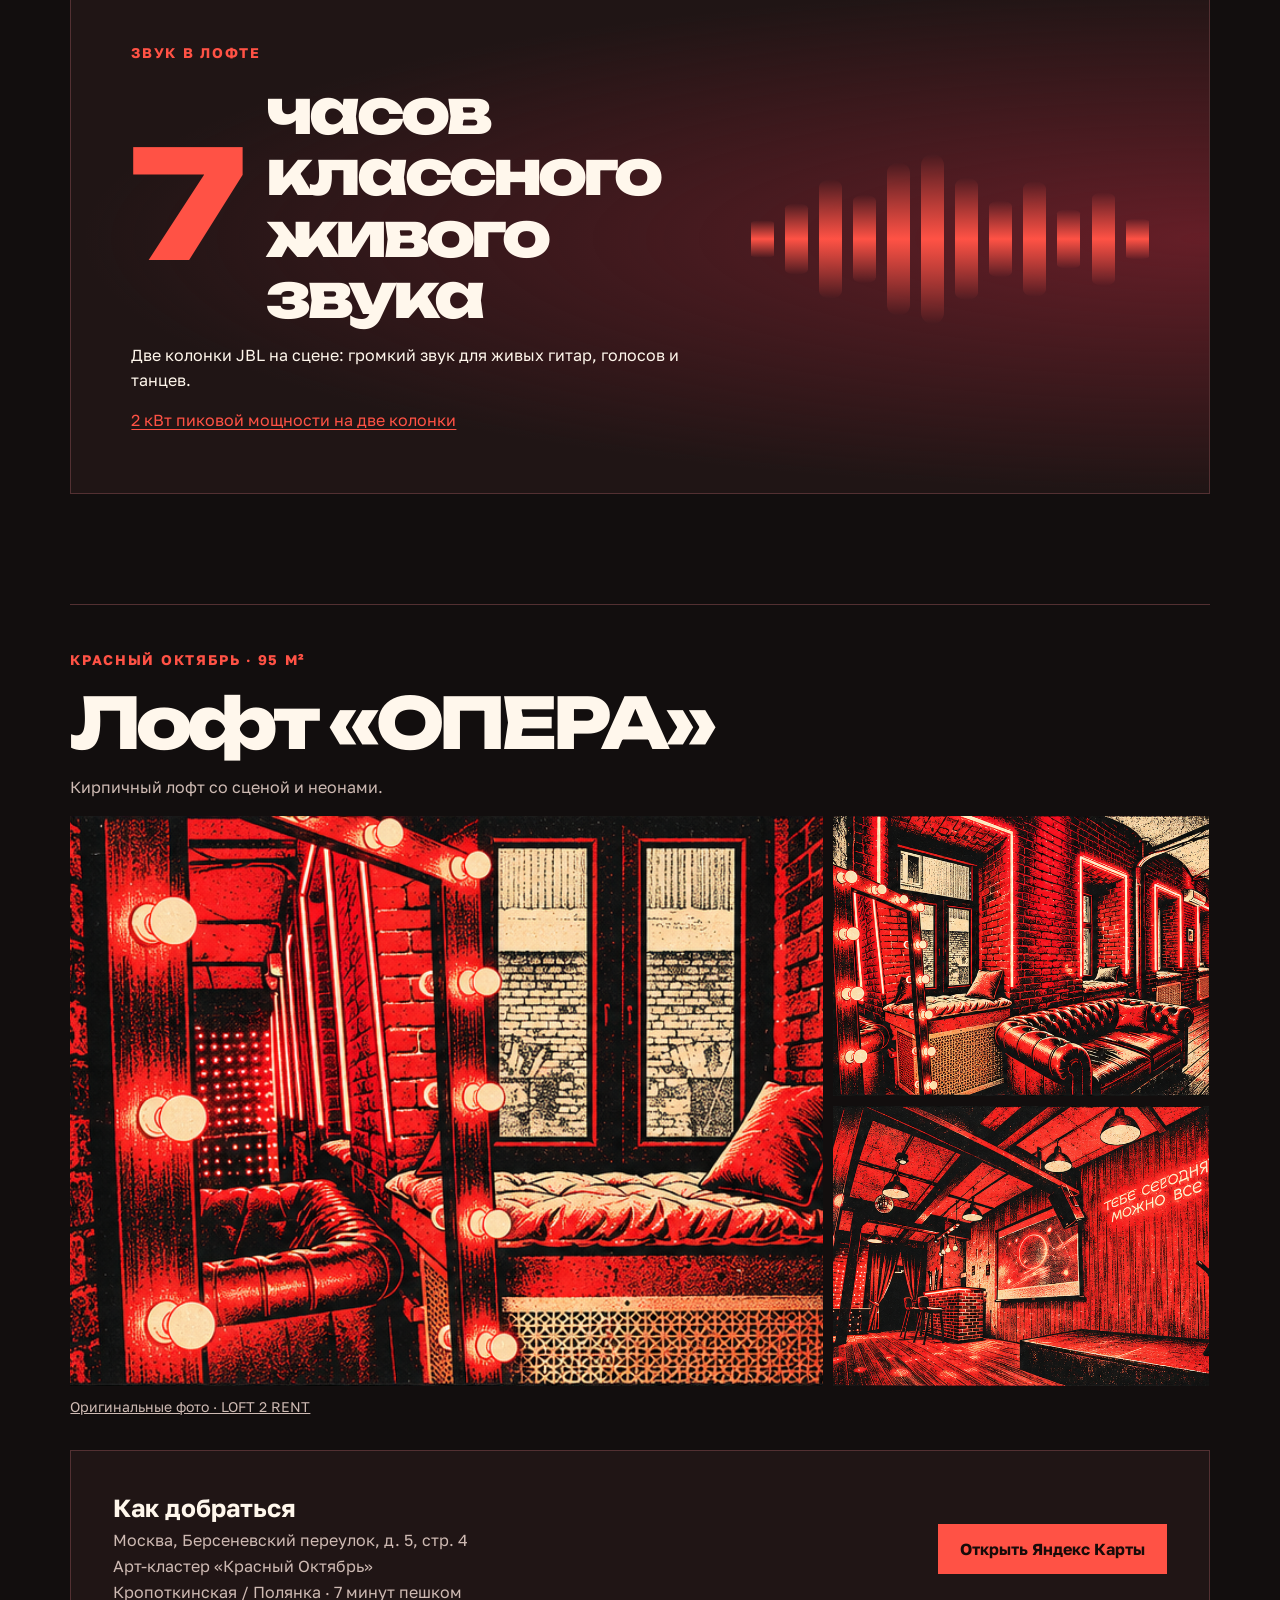
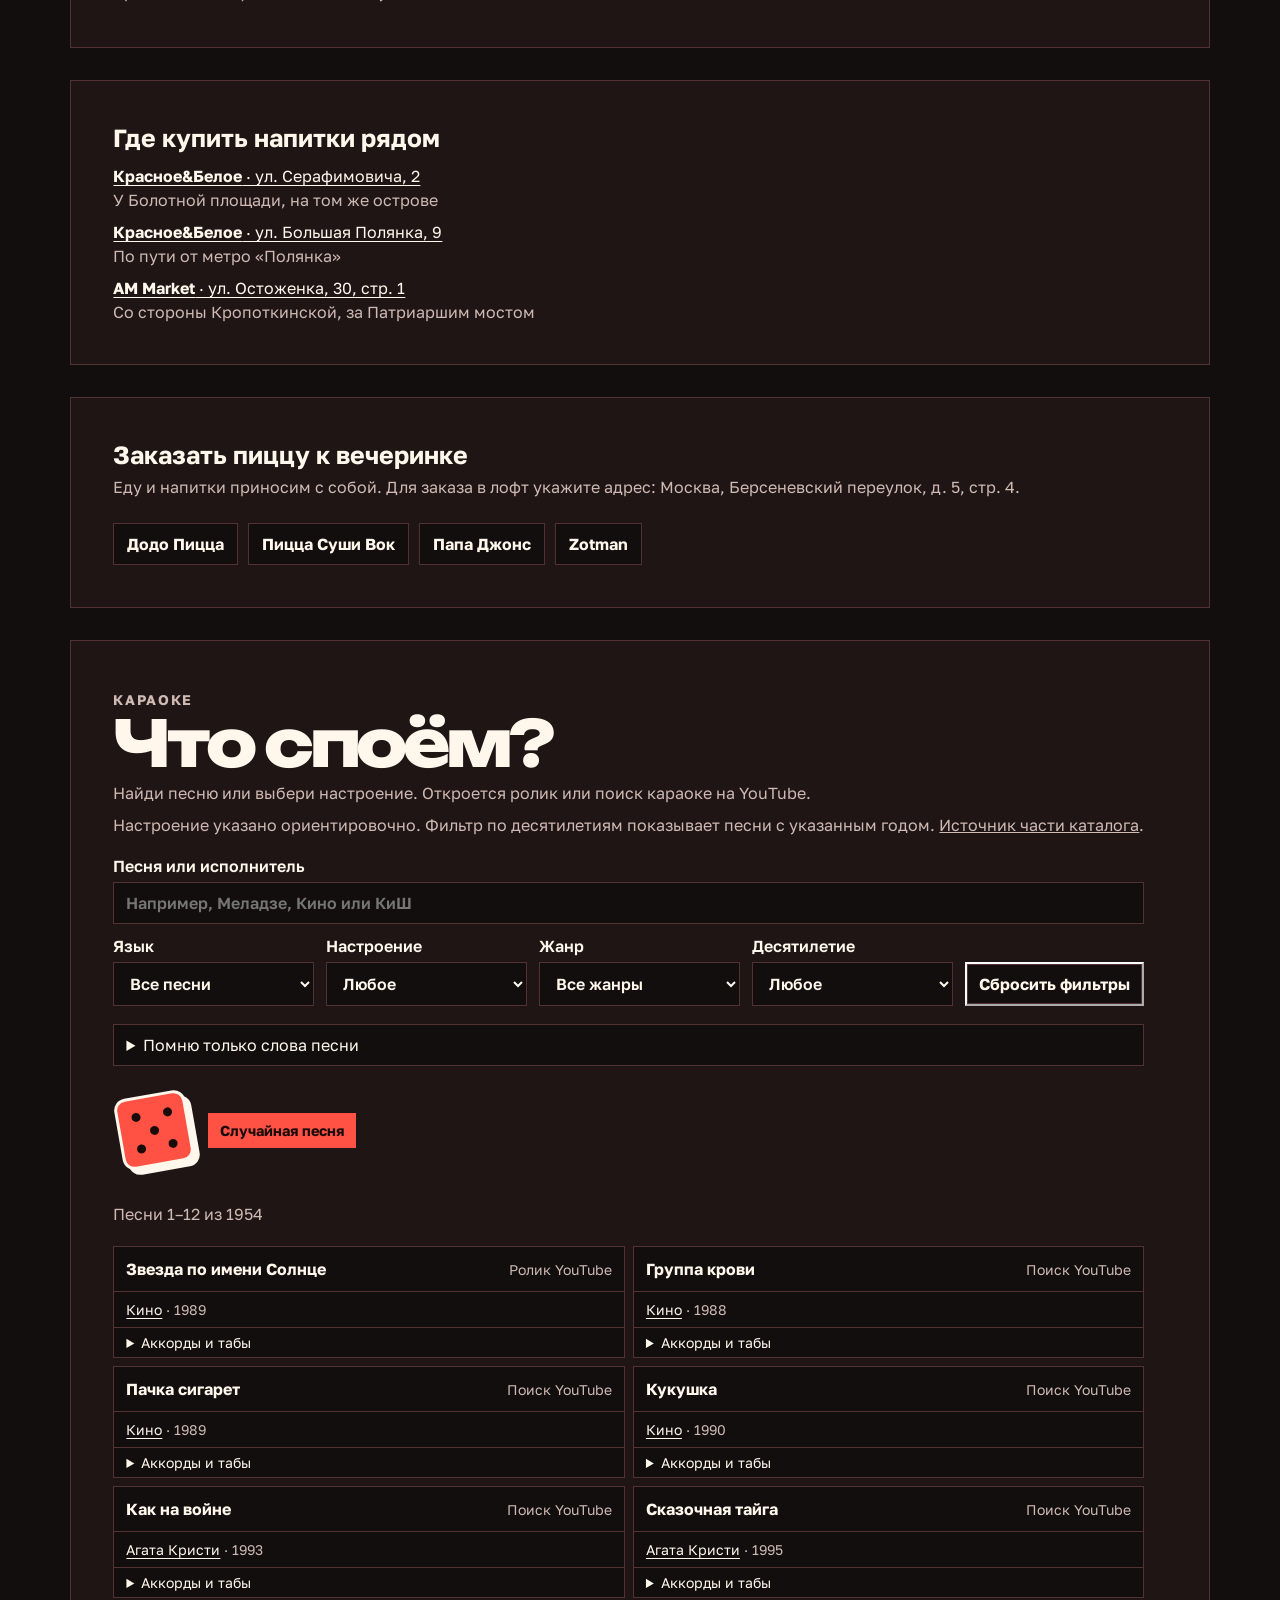
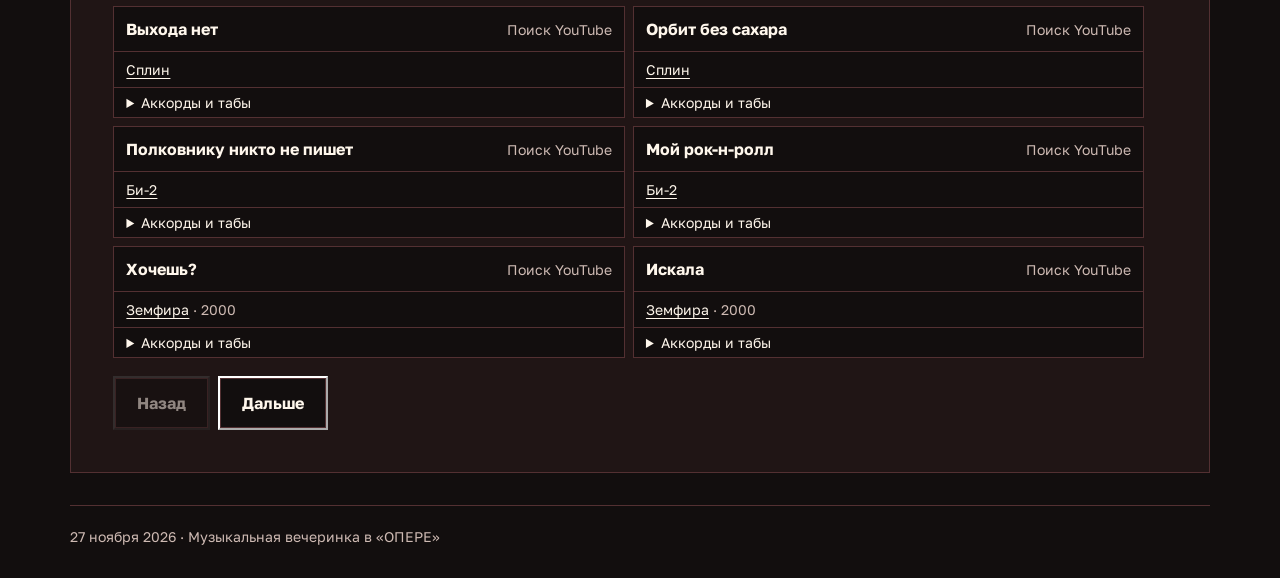
==== commit c5bdafec: "Redraw venue photos in all four themes" ====
--- a/index.html
+++ b/index.html
@@ -5,7 +5,7 @@
 <meta name="viewport" content="width=device-width,initial-scale=1">
 <meta name="description" content="Музыкальная вечеринка 27 ноября в лофте ОПЕРА на Красном Октябре. Живые гитары, песни, караоке и танцы.">
 <title>Живой звук — Лофт ОПЕРА</title>
-<link rel="stylesheet" href="style.css?v=17">
+<link rel="stylesheet" href="style.css?v=18">
 <script defer src="site.js"></script>
 <script defer src="karaoke.js?v=17"></script>
 </head>
@@ -67,7 +67,7 @@
 <a href="assets/opera-2.jpg" aria-label="Открыть второе фото лофта"><img src="assets/opera-2.jpg" alt="Второй ракурс лофта ОПЕРА" loading="lazy" width="900" height="600"></a>
 <a href="assets/opera-3.jpg" aria-label="Открыть третье фото лофта"><img src="assets/opera-3.jpg" alt="Третий ракурс лофта ОПЕРА" loading="lazy" width="900" height="600"></a>
 </div>
-<a class="credit" href="https://www.loft2rent.ru/loft/4688/4689/">Фото · LOFT 2 RENT</a>
+<a class="credit" href="https://www.loft2rent.ru/loft/4688/4689/">Оригинальные фото · LOFT 2 RENT</a>
 <div class="route"><div><h3>Как добраться</h3><p>Москва, Берсеневский переулок, д. 5, стр. 4<br>Арт-кластер «Красный Октябрь»<br>Кропоткинская / Полянка · 7 минут пешком</p></div>
 <a class="cta" href="https://yandex.ru/maps?ll=37.61031897750572%2C55.74108938539245&amp;si=xm44uaz82p6h5qtu1mz706yn9g&amp;whatshere%5Bpoint%5D=37.61031897750572%2C55.74113559026125&amp;whatshere%5Bzoom%5D=19.663452&amp;z=19.663452" target="_blank" rel="noopener">Открыть Яндекс Карты</a></div>
 </section>
--- a/style.css
+++ b/style.css
@@ -206,13 +206,23 @@
 #song-random:hover .song-die{transform:translateY(-3px) rotate(-16deg)}
 #song-random .song-random-label{padding:8px 12px;font-size:.9rem;line-height:1.35}
 [data-theme=comic] .song-die{background:#ffda36}
-/* Keep the venue recognizable while matching each poster palette. */
-:root[data-theme=neon]{--venue-photo-grade:saturate(1.13) contrast(1.06)}
-:root[data-theme=acoustic]{--venue-photo-grade:sepia(.22) saturate(.83) contrast(.98) brightness(1.04)}
-:root[data-theme=night]{--venue-photo-grade:saturate(1.06) contrast(1.07) brightness(.93)}
-:root[data-theme=comic]{--venue-photo-grade:saturate(1.17) contrast(1.13)}
-.gallery img{filter:var(--venue-photo-grade,none)}
-[data-theme=neon] .gallery a{box-shadow:inset 0 0 0 1px #ff667555}
-[data-theme=acoustic] .gallery a{background:#43301d}
-[data-theme=night] .gallery a{background:#211635}
-[data-theme=night] .gallery img{opacity:.95}
+/* Four illustrated venue sheets. Each gallery link shows one panel and opens the original photo. */
+:root[data-theme=neon]{--venue-art:url('assets/venue-neon.png')}
+:root[data-theme=acoustic]{--venue-art:url('assets/venue-acoustic.png')}
+:root[data-theme=night]{--venue-art:url('assets/venue-night.png')}
+:root[data-theme=comic]{--venue-art:url('assets/venue-comic.png')}
+.gallery a{position:relative;container-type:size}
+.gallery a:nth-child(1){--venue-panel:0% 0%}
+.gallery a:nth-child(2){--venue-panel:100% 0%}
+.gallery a:nth-child(3){--venue-panel:0% 100%}
+.gallery a::after{
+  content:'';position:absolute;inset:0;pointer-events:none;
+  background-image:var(--venue-art);background-repeat:no-repeat;
+  background-size:200% 200%;background-position:var(--venue-panel);
+}
+@supports(width:1cqw){
+  .gallery a::after{
+    inset:auto;top:50%;left:50%;width:max(100cqw,150cqh);height:max(100cqh,66.667cqw);
+    translate:-50% -50%;
+  }
+}
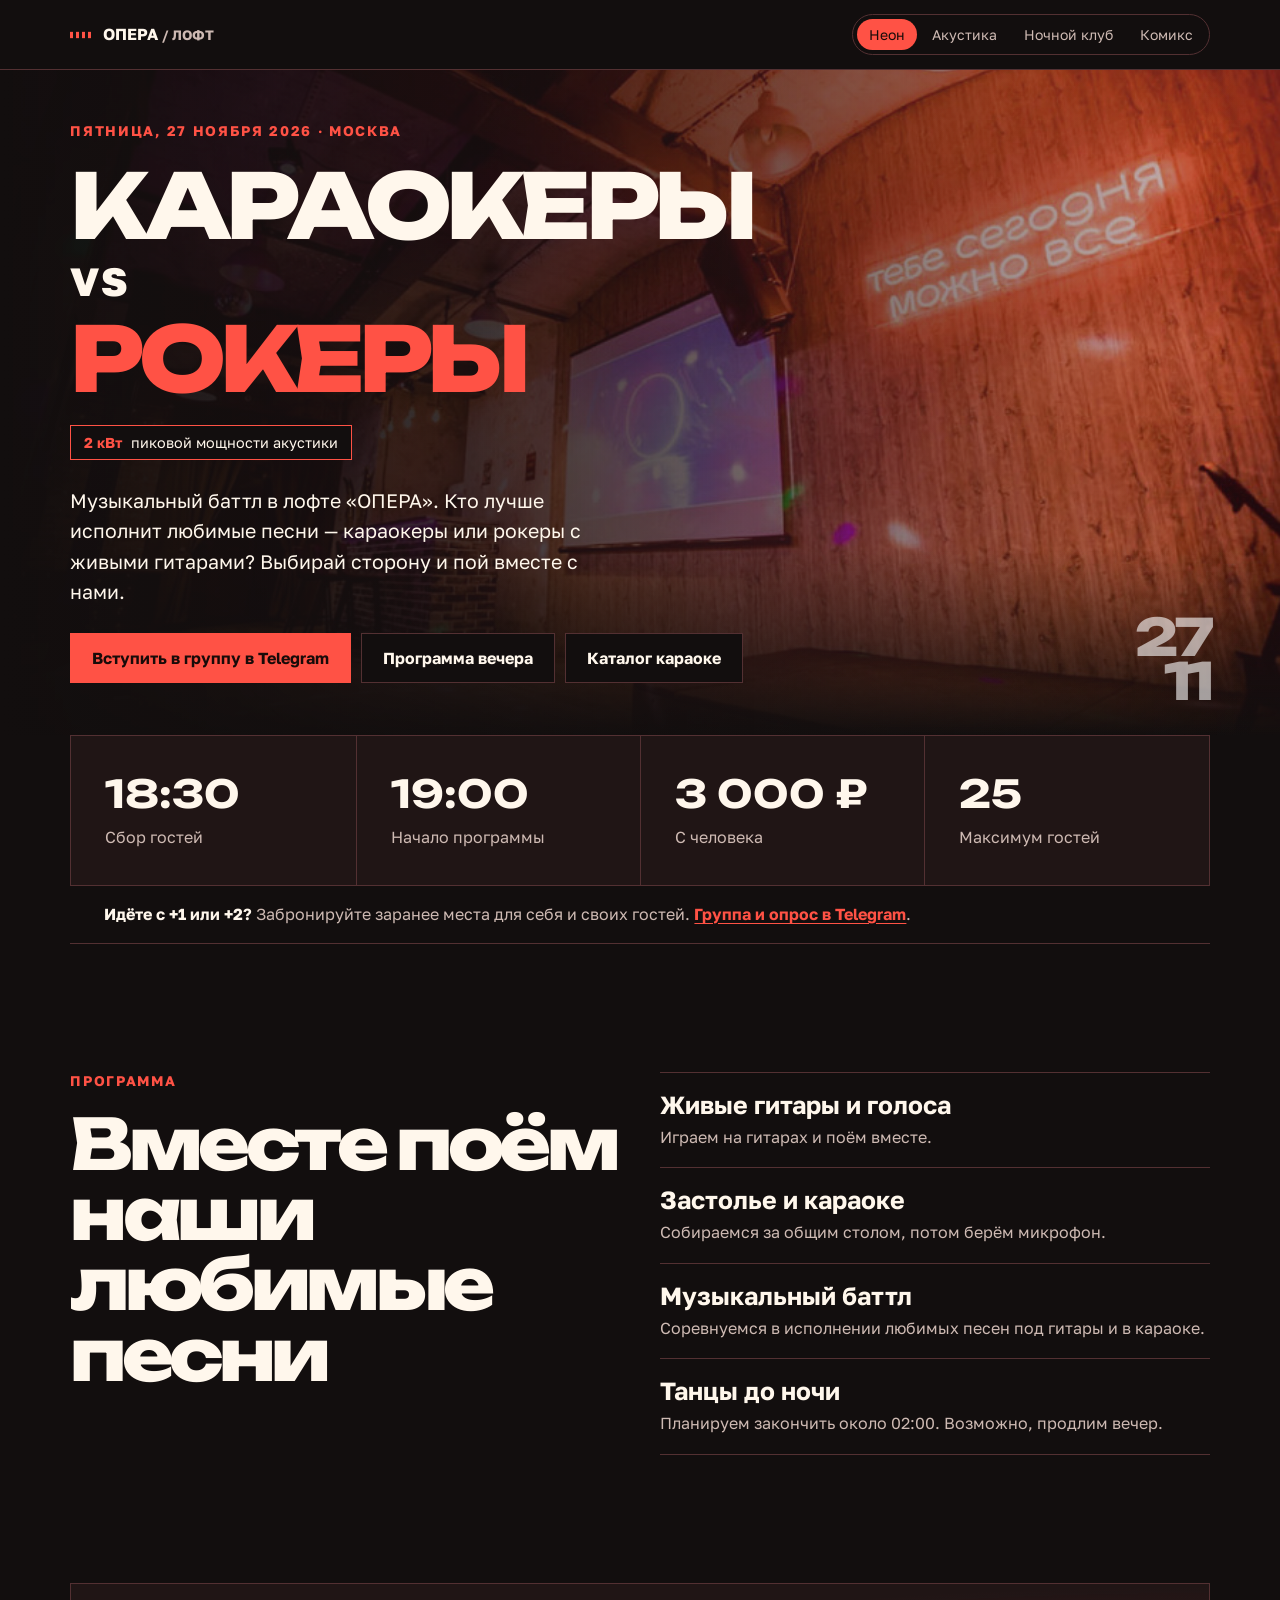
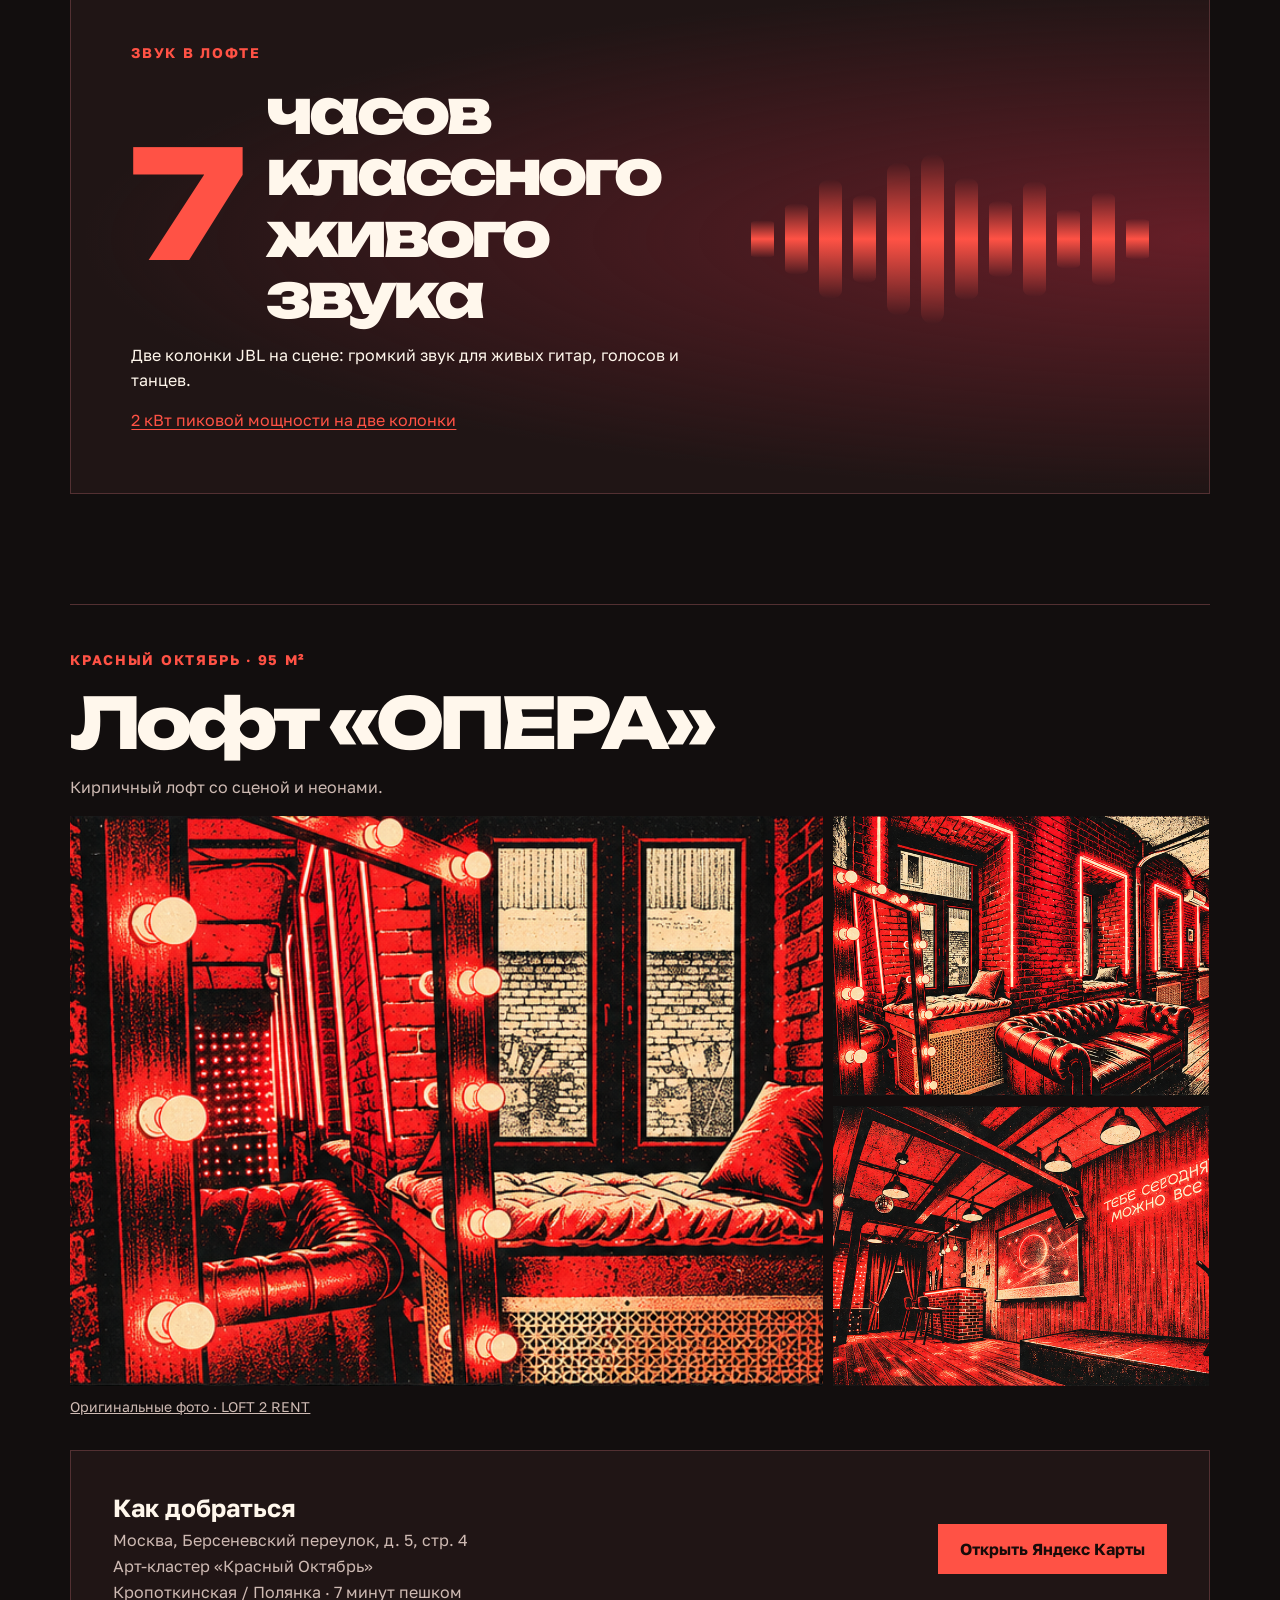
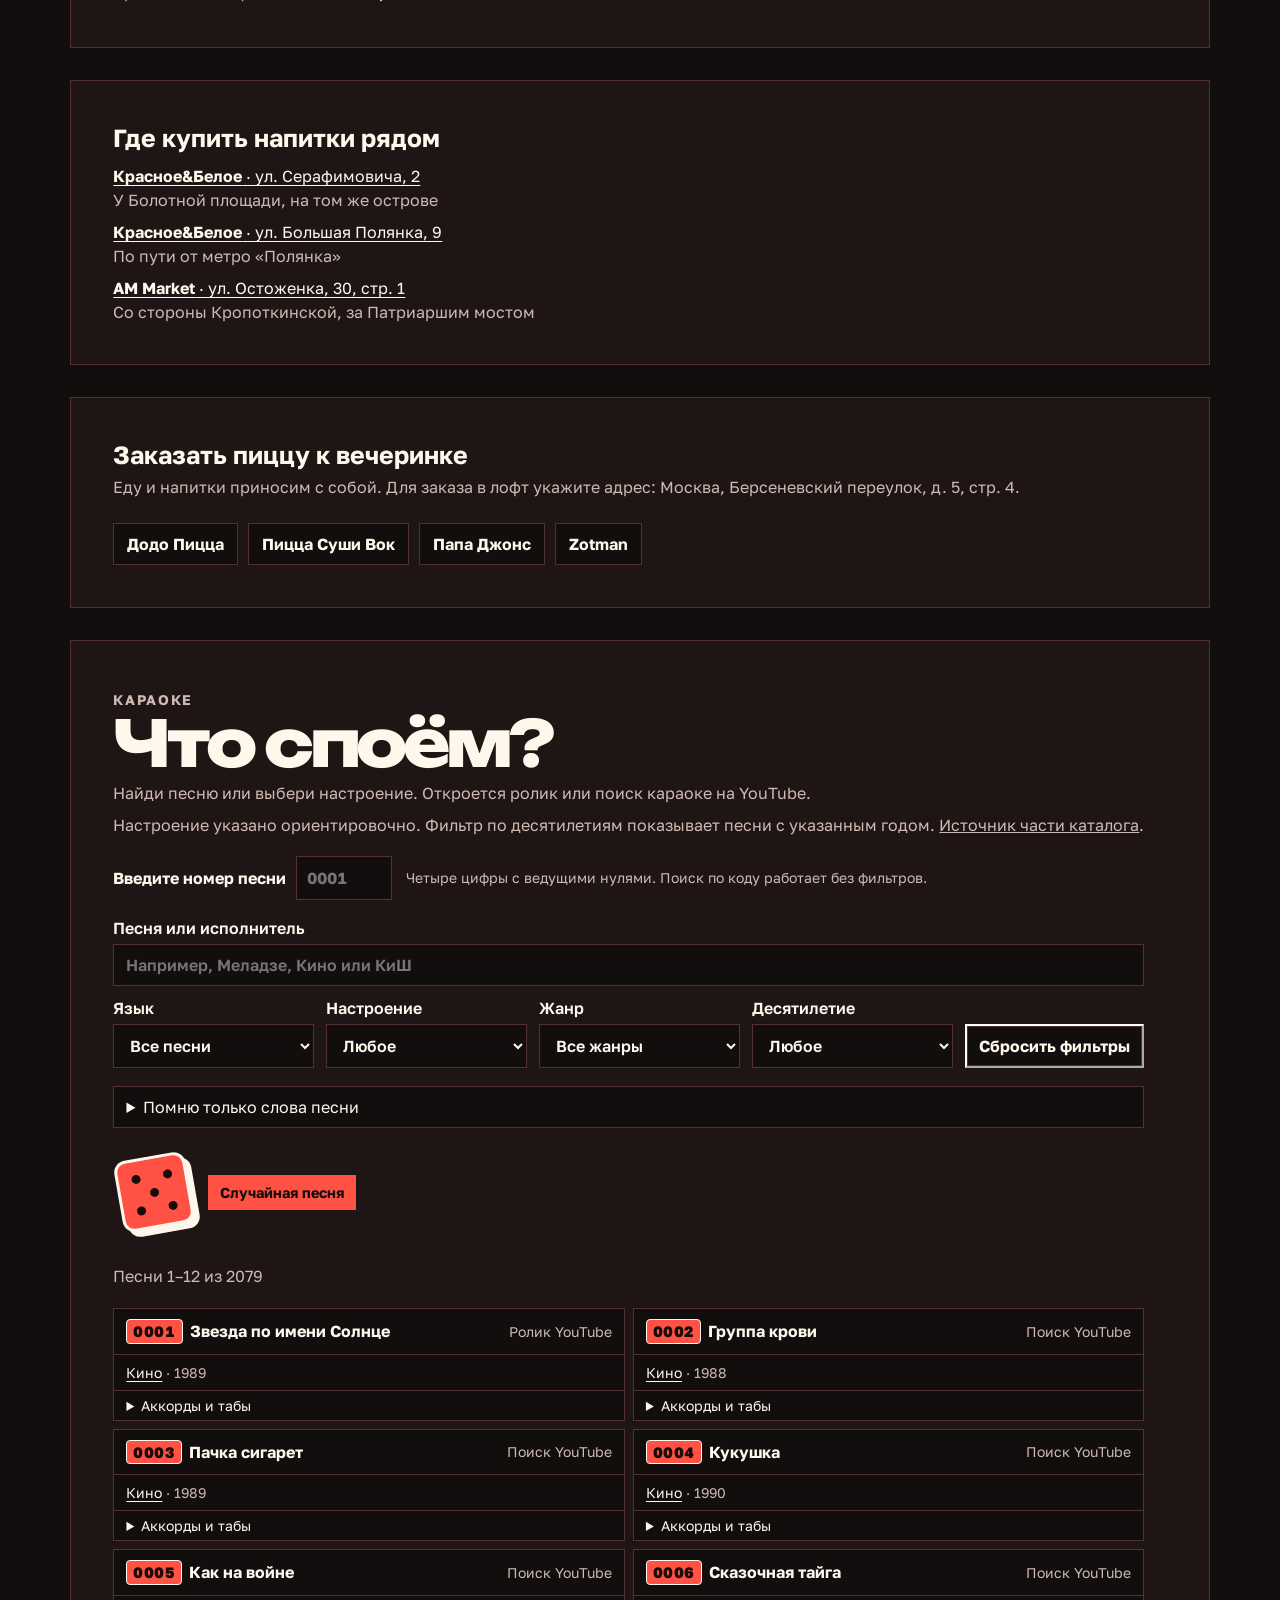
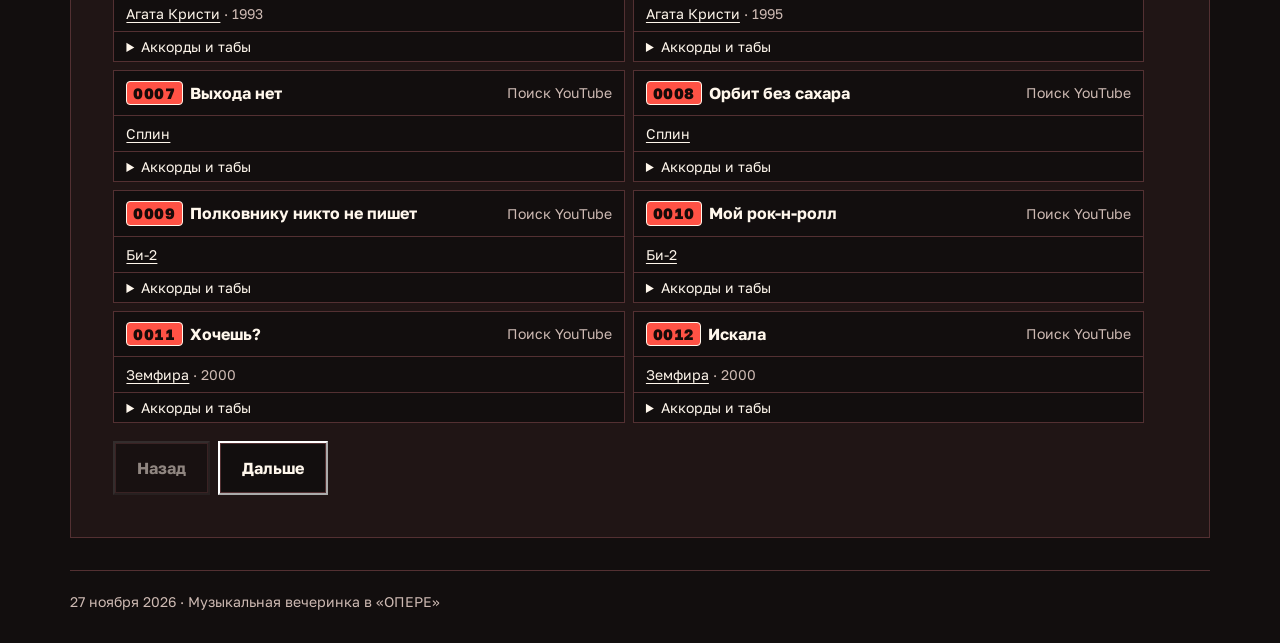
==== commit 15165fdd: "Publish karaoke catalog with stable song numbers" ====
--- a/index.html
+++ b/index.html
@@ -5,9 +5,9 @@
 <meta name="viewport" content="width=device-width,initial-scale=1">
 <meta name="description" content="Музыкальная вечеринка 27 ноября в лофте ОПЕРА на Красном Октябре. Живые гитары, песни, караоке и танцы.">
 <title>Живой звук — Лофт ОПЕРА</title>
-<link rel="stylesheet" href="style.css?v=18">
+<link rel="stylesheet" href="style.css?v=21">
 <script defer src="site.js"></script>
-<script defer src="karaoke.js?v=17"></script>
+<script defer src="karaoke.js?v=22"></script>
 </head>
 <body>
 <header class="bar">
@@ -89,6 +89,10 @@
 <section class="karaoke route" id="karaoke" aria-labelledby="karaoke-title">
 <div><p class="eyebrow">Караоке</p><h2 id="karaoke-title">Что споём?</h2>
 <p>Найди песню или выбери настроение. Откроется ролик или поиск караоке на YouTube.</p><p class="karaoke-source">Настроение указано ориентировочно. Фильтр по десятилетиям показывает песни с указанным годом. <a href="https://github.com/mrsndmn/data-surfers" target="_blank" rel="noopener noreferrer">Источник части каталога</a>.</p></div>
+<div class="song-code-search">
+<label for="song-code">Введите номер песни <input id="song-code" type="search" inputmode="numeric" placeholder="0001" autocomplete="off" aria-describedby="song-code-help"></label>
+<p id="song-code-help">Четыре цифры с ведущими нулями. Поиск по коду работает без фильтров.</p>
+</div>
 <div class="karaoke-filters">
 <label>Песня или исполнитель <input id="song-query" type="search" placeholder="Например, Меладзе, Кино или КиШ" autocomplete="off"></label>
 <label>Язык <select id="song-lang"><option value="">Все песни</option><option value="ru">RU</option><option value="en">EN</option></select></label>
@@ -106,11 +110,11 @@
 <button type="button" id="lyric-clear" class="cta secondary-cta" hidden>Сбросить</button>
 </form>
 <p id="lyric-status" role="status"></p>
-<p>Слова песен индексированы для 336 записей. Одно слово можно искать и по названиям всех песен. <a href="https://github.com/mjolnika/RU-PopularMusic-Corpus" target="_blank" rel="noopener noreferrer">Корпус русскоязычных песен</a> и <a href="https://lrclib.net/" target="_blank" rel="noopener noreferrer">LRCLIB</a>.</p>
+<p>Слова песен индексированы для 337 записей. Одно слово можно искать и по названиям всех песен. <a href="https://github.com/mjolnika/RU-PopularMusic-Corpus" target="_blank" rel="noopener noreferrer">Корпус русскоязычных песен</a> и <a href="https://lrclib.net/" target="_blank" rel="noopener noreferrer">LRCLIB</a>.</p>
 </details>
 <div id="song-suggestions" class="song-suggestions" role="group" aria-label="Подсказки поиска" hidden></div>
 <div class="song-random">
-<button type="button" id="song-random" aria-label="Случайная песня из всего каталога">
+<button type="button" id="song-random" aria-label="Случайная песня из текущих результатов">
 <span class="song-die" aria-hidden="true"><i></i><i></i><i></i><i></i><i></i></span>
 <span class="cta song-random-label">Случайная песня</span>
 </button>
--- a/style.css
+++ b/style.css
@@ -206,6 +206,16 @@
 #song-random:hover .song-die{transform:translateY(-3px) rotate(-16deg)}
 #song-random .song-random-label{padding:8px 12px;font-size:.9rem;line-height:1.35}
 [data-theme=comic] .song-die{background:#ffda36}
+.song-code-search{display:flex;align-items:center;flex-wrap:wrap;gap:8px 14px}
+.song-code-search label{display:flex;align-items:center;gap:10px;font-weight:700}
+.song-code-search input{box-sizing:border-box;width:7ch;min-width:96px;min-height:44px;padding:8px 10px;border:1px solid var(--line);background:var(--bg);color:var(--ink);font:inherit;font-variant-numeric:tabular-nums;border-radius:var(--radius)}
+.song-code-search p{margin:0;color:var(--muted);font-size:.875rem}
+[data-theme=comic] .song-code-search input{border:2px solid var(--ink);background:var(--panel)}
+.song-heading{display:flex;align-items:baseline;gap:7px;flex-wrap:wrap;min-width:0}
+.song-heading strong{overflow-wrap:anywhere}
+.song-code{flex:none;display:inline-block;padding:0 6px;border:1px solid var(--ink);border-radius:4px;background:var(--accent);color:var(--button);font-size:.9375rem;font-weight:800;line-height:1.5;font-variant-numeric:tabular-nums;letter-spacing:.035em}
+.song-list>li>a>.song-action{flex:0 0 auto}
+@media(max-width:430px){.song-list>li>a>.song-action{max-width:68px}}
 /* Four illustrated venue sheets. Each gallery link shows one panel and opens the original photo. */
 :root[data-theme=neon]{--venue-art:url('assets/venue-neon.png')}
 :root[data-theme=acoustic]{--venue-art:url('assets/venue-acoustic.png')}
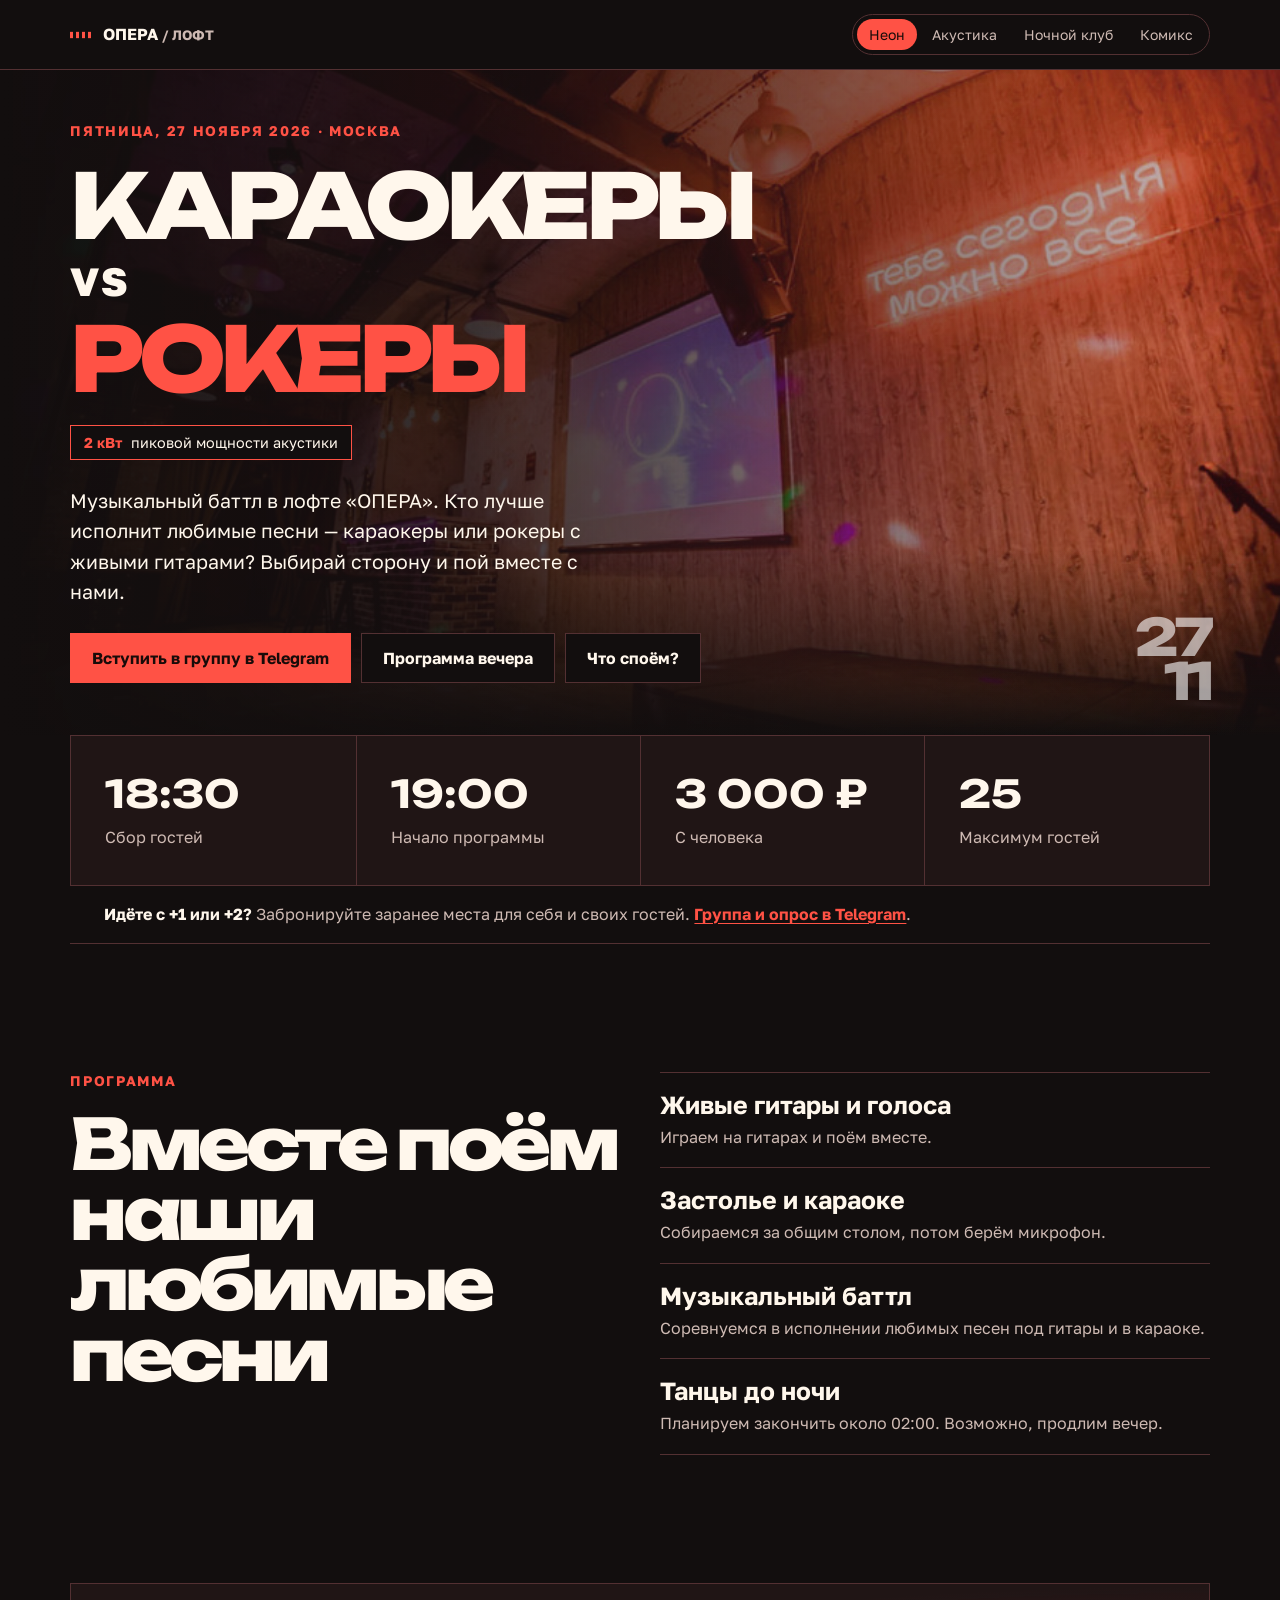
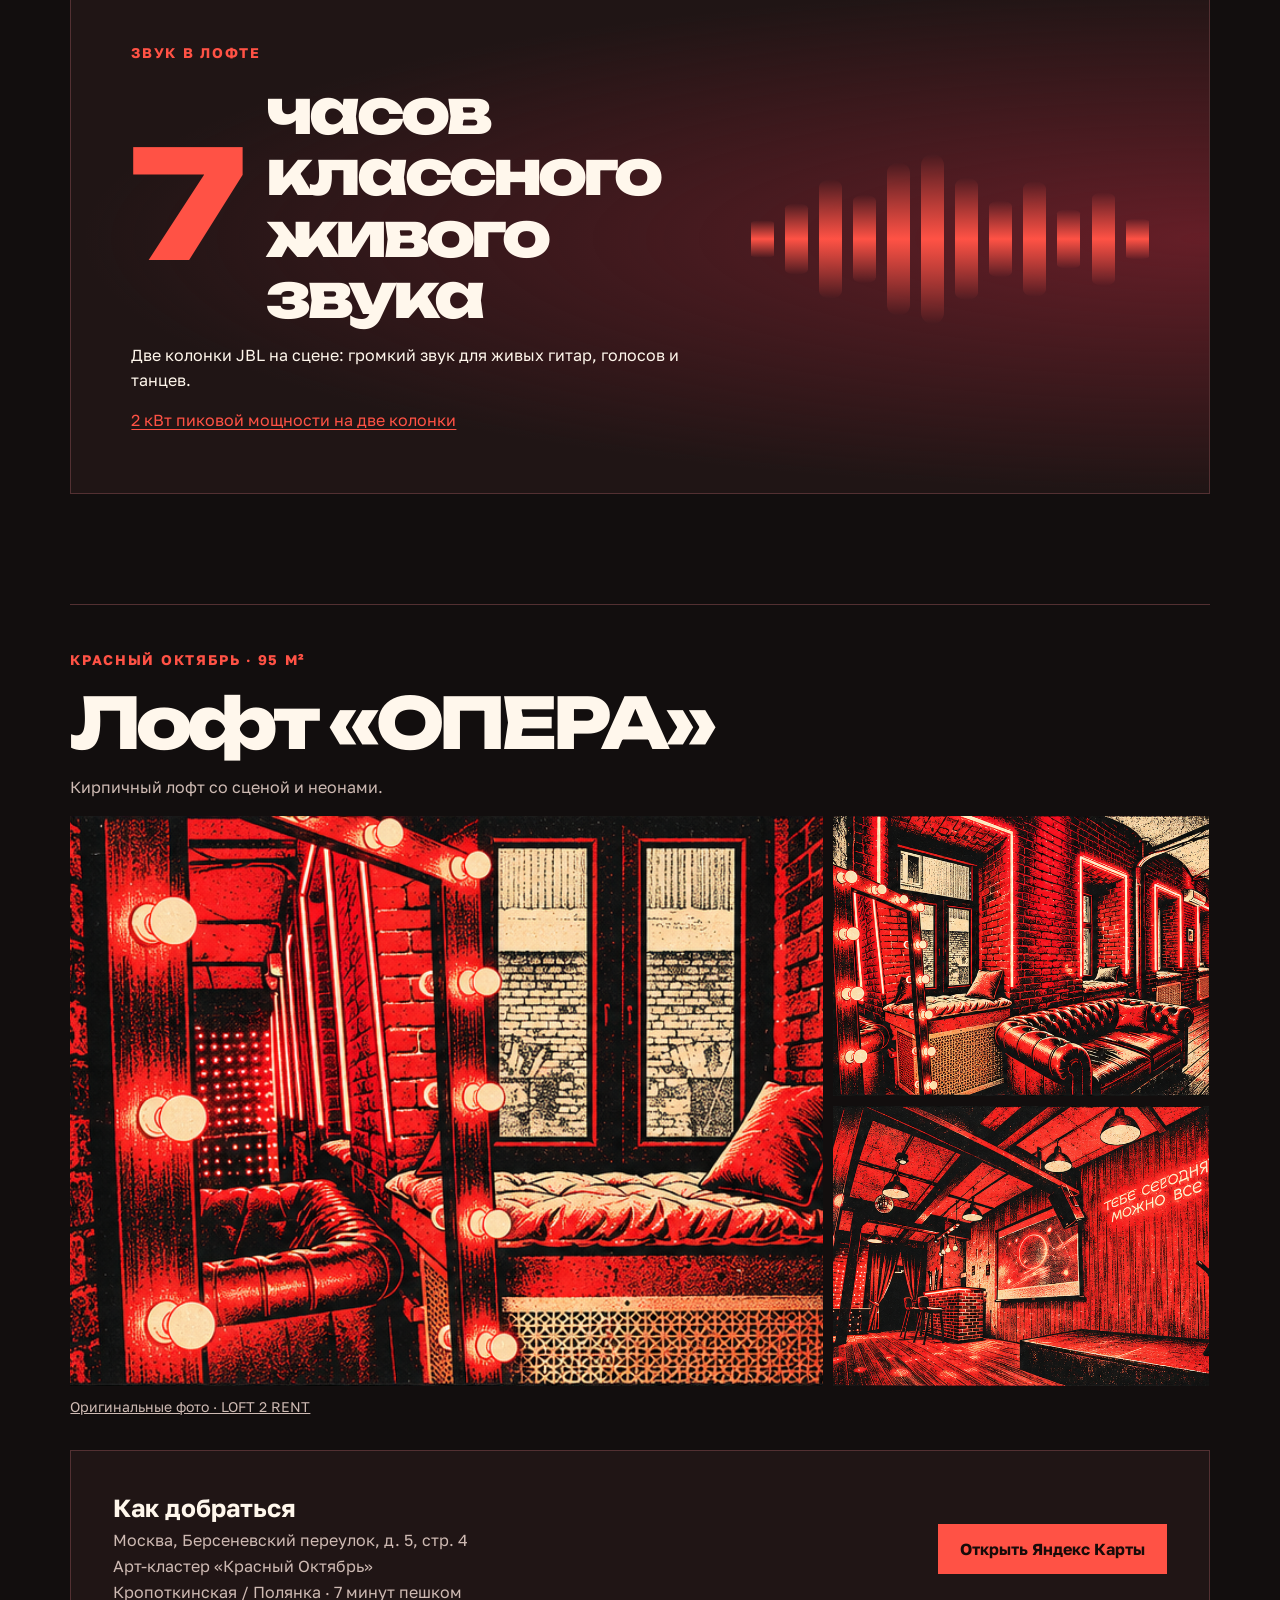
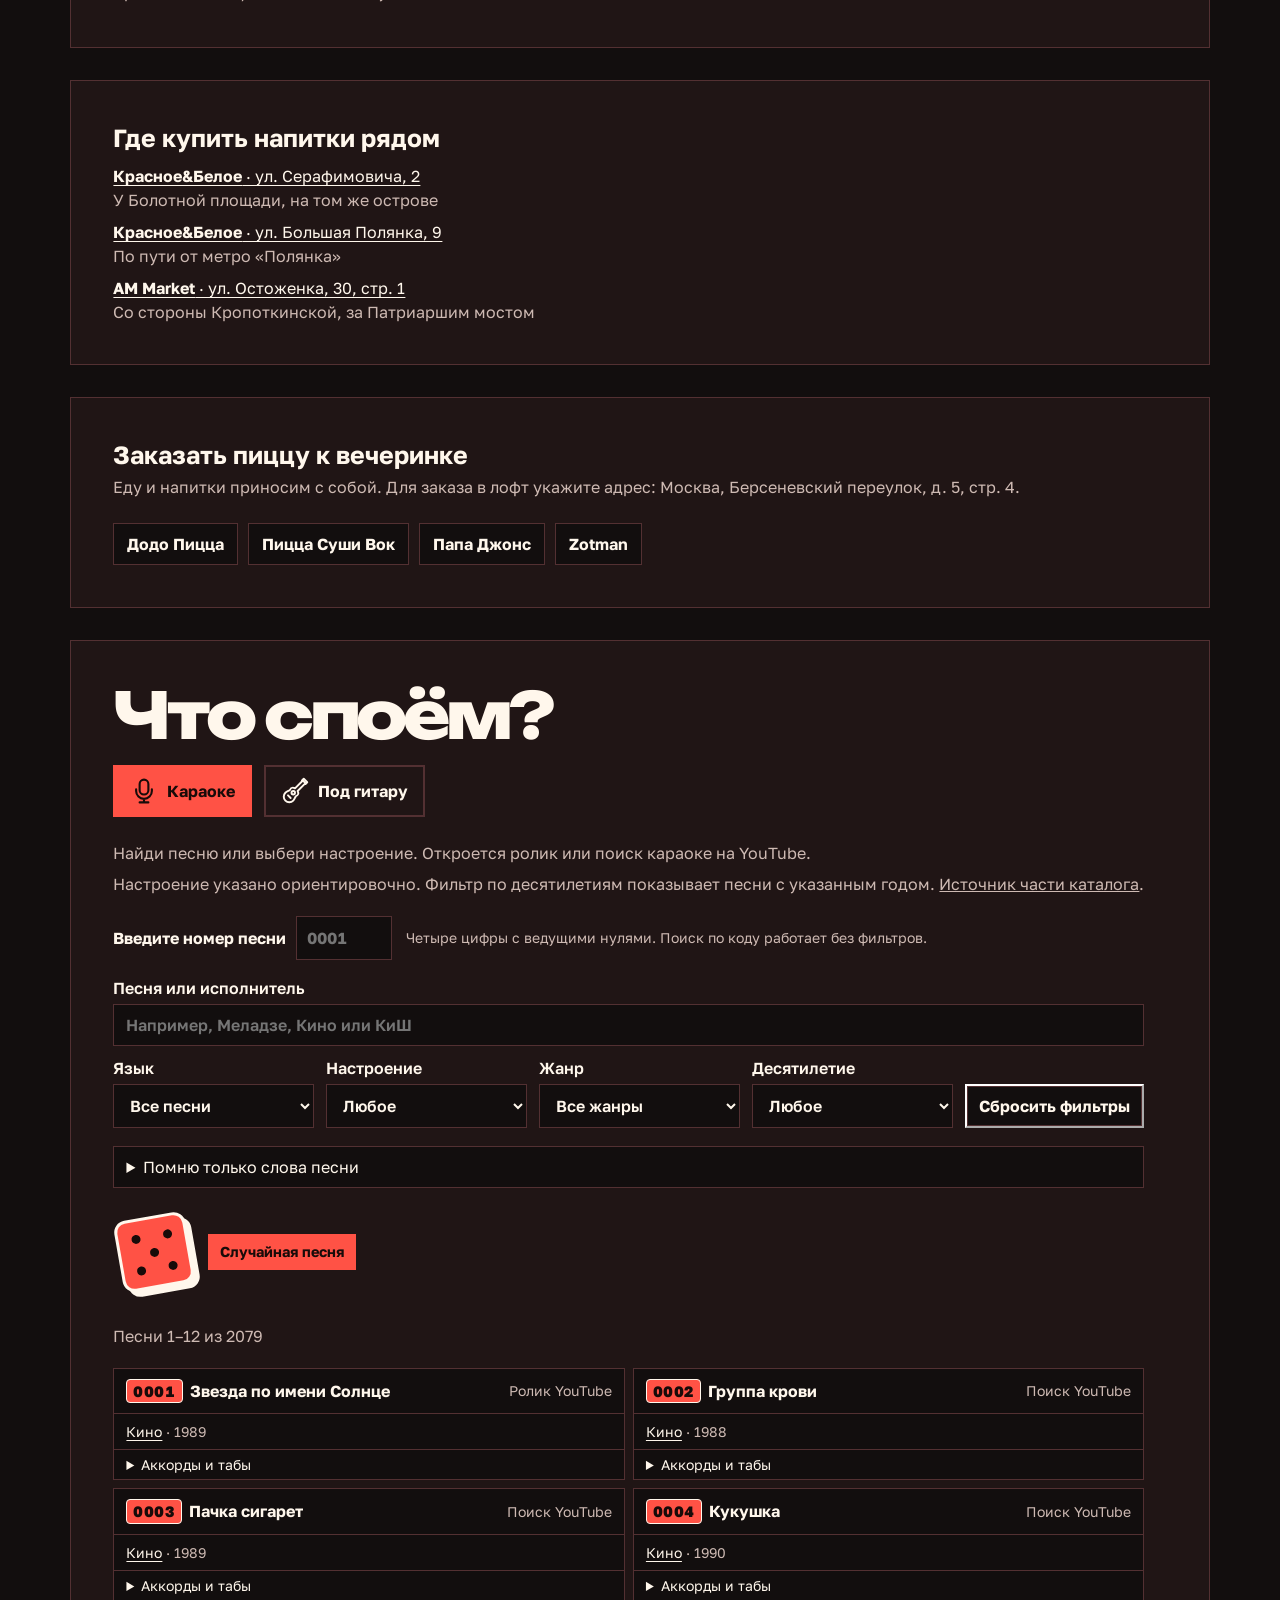
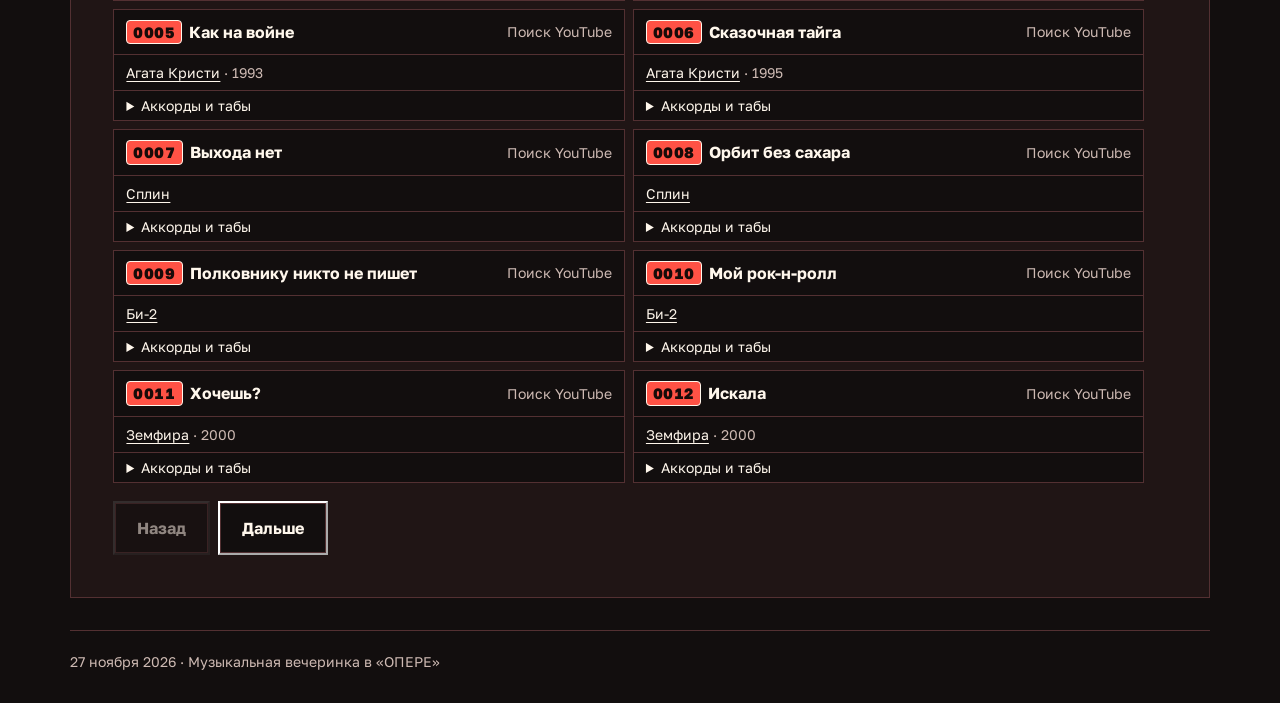
==== commit ba385362: "Add live guitar song catalog" ====
--- a/index.html
+++ b/index.html
@@ -5,9 +5,10 @@
 <meta name="viewport" content="width=device-width,initial-scale=1">
 <meta name="description" content="Музыкальная вечеринка 27 ноября в лофте ОПЕРА на Красном Октябре. Живые гитары, песни, караоке и танцы.">
 <title>Живой звук — Лофт ОПЕРА</title>
-<link rel="stylesheet" href="style.css?v=21">
+<link rel="stylesheet" href="style.css?v=22">
 <script defer src="site.js"></script>
-<script defer src="karaoke.js?v=22"></script>
+<script defer src="guitar-songs.js"></script>
+<script defer src="karaoke.js?v=23"></script>
 </head>
 <body>
 <header class="bar">
@@ -30,7 +31,7 @@
 <p class="hero-power"><strong>2 кВт</strong> пиковой мощности акустики</p>
 <p class="intro">Музыкальный баттл в лофте «ОПЕРА». Кто лучше исполнит любимые песни — караокеры или рокеры с живыми гитарами? Выбирай сторону и пой вместе с нами.</p>
 <div class="hero-actions"><a class="cta telegram-cta" href="https://t.me/+GM4WIfITf4k5NzYy" target="_blank" rel="noopener noreferrer">Вступить в группу в Telegram</a>
-<a class="cta secondary-cta" href="#program">Программа вечера</a> <a class="cta secondary-cta" href="#karaoke">Каталог караоке</a></div>
+<a class="cta secondary-cta" href="#program">Программа вечера</a> <a class="cta secondary-cta" href="#karaoke">Что споём?</a></div>
 </div>
 <div class="hero-index" aria-hidden="true">27<br>11</div>
 </section>
@@ -87,7 +88,17 @@
 <a class="cta secondary-cta" href="https://zotmanpizza.ru/kombo-nabory" target="_blank" rel="noopener noreferrer">Zotman</a>
 </div></section>
 <section class="karaoke route" id="karaoke" aria-labelledby="karaoke-title">
-<div><p class="eyebrow">Караоке</p><h2 id="karaoke-title">Что споём?</h2>
+<h2 id="karaoke-title">Что споём?</h2>
+<div class="catalog-switch" role="group" aria-label="Каталог песен">
+<button type="button" aria-controls="karaoke-catalog" aria-pressed="true">
+<svg viewBox="0 0 32 32" aria-hidden="true" fill="none" stroke="currentColor" stroke-width="2.4" stroke-linecap="round"><rect x="11" y="3" width="10" height="17" rx="5"/><path d="M7 14v2a9 9 0 0 0 18 0v-2M16 25v4m-5 0h10"/></svg>
+Караоке</button>
+<button type="button" aria-controls="guitar-catalog" aria-pressed="false">
+<svg viewBox="0 0 32 32" aria-hidden="true" fill="none" stroke="currentColor" stroke-width="2.2" stroke-linecap="round" stroke-linejoin="round"><path d="m16 13 9-9 3 3-9 9c2 4 0 5-2 6-1 1-1 3-3 5a6 6 0 0 1-9-9c2-2 4-2 5-3 1-2 2-4 6-2Z"/><circle cx="14" cy="18" r="2"/><path d="m8 21 3 3m13-20 2-2 4 4-2 2"/></svg>
+Под гитару</button>
+</div>
+<div class="catalog-panel" id="karaoke-catalog">
+<div>
 <p>Найди песню или выбери настроение. Откроется ролик или поиск караоке на YouTube.</p><p class="karaoke-source">Настроение указано ориентировочно. Фильтр по десятилетиям показывает песни с указанным годом. <a href="https://github.com/mrsndmn/data-surfers" target="_blank" rel="noopener noreferrer">Источник части каталога</a>.</p></div>
 <div class="song-code-search">
 <label for="song-code">Введите номер песни <input id="song-code" type="search" inputmode="numeric" placeholder="0001" autocomplete="off" aria-describedby="song-code-help"></label>
@@ -123,6 +134,17 @@
 <p id="song-count" role="status"></p>
 <ul id="song-list" class="song-list"></ul>
 <nav class="song-pages" aria-label="Страницы каталога"><button type="button" id="song-prev" class="cta secondary-cta">Назад</button><button type="button" id="song-next" class="cta secondary-cta">Дальше</button></nav>
+</div>
+<div class="catalog-panel" id="guitar-catalog" hidden>
+<p>Эти песни музыканты могут сыграть под гитару.</p>
+<div class="karaoke-filters">
+<label>Песня или исполнитель <input id="guitar-query" type="search" placeholder="Например, Кино, Creep или КиШ" autocomplete="off"></label>
+</div>
+<div id="guitar-suggestions" class="song-suggestions" role="group" aria-label="Подсказки поиска" hidden></div>
+<p id="guitar-count" role="status"></p>
+<ul id="guitar-list" class="song-list guitar-list"></ul>
+<nav class="song-pages" aria-label="Страницы каталога песен под гитару"><button type="button" id="guitar-prev" class="cta secondary-cta">Назад</button><button type="button" id="guitar-next" class="cta secondary-cta">Дальше</button></nav>
+</div>
 <noscript><p>Включи JavaScript, чтобы пользоваться каталогом.</p></noscript>
 </section>
 <footer>27 ноября 2026 · Музыкальная вечеринка в «ОПЕРЕ»</footer>
--- a/style.css
+++ b/style.css
@@ -236,3 +236,17 @@
     translate:-50% -50%;
   }
 }
+
+.catalog-panel{display:grid;gap:18px}
+.catalog-panel[hidden]{display:none}
+.catalog-panel>p{margin:0}
+.catalog-switch{display:flex;flex-wrap:wrap;gap:12px}
+.catalog-switch button{display:inline-flex;align-items:center;justify-content:center;gap:9px;min-height:52px;padding:8px 15px;background:var(--panel);color:var(--ink);border:2px solid var(--line);border-radius:var(--radius);font:inherit;font-weight:700;cursor:pointer}
+.catalog-switch button[aria-pressed=true]{background:var(--accent);color:var(--button);border-color:var(--accent)}
+.catalog-switch button:focus-visible{outline:2px solid var(--ink);outline-offset:4px}
+.catalog-switch svg{width:28px;height:28px;flex:none}
+[data-theme=comic] .catalog-switch button{border-color:var(--ink)}
+[data-theme=comic] .catalog-switch button[aria-pressed=true]{box-shadow:3px 3px var(--ink)}
+.guitar-list li{display:grid;align-content:center;gap:4px;min-height:66px;padding:10px 12px;background:var(--bg);border:1px solid var(--line);overflow-wrap:anywhere}
+.guitar-list li span{font-size:.875rem;color:var(--muted)}
+[data-theme=comic] .guitar-list li{border:2px solid var(--ink);background:var(--panel)}
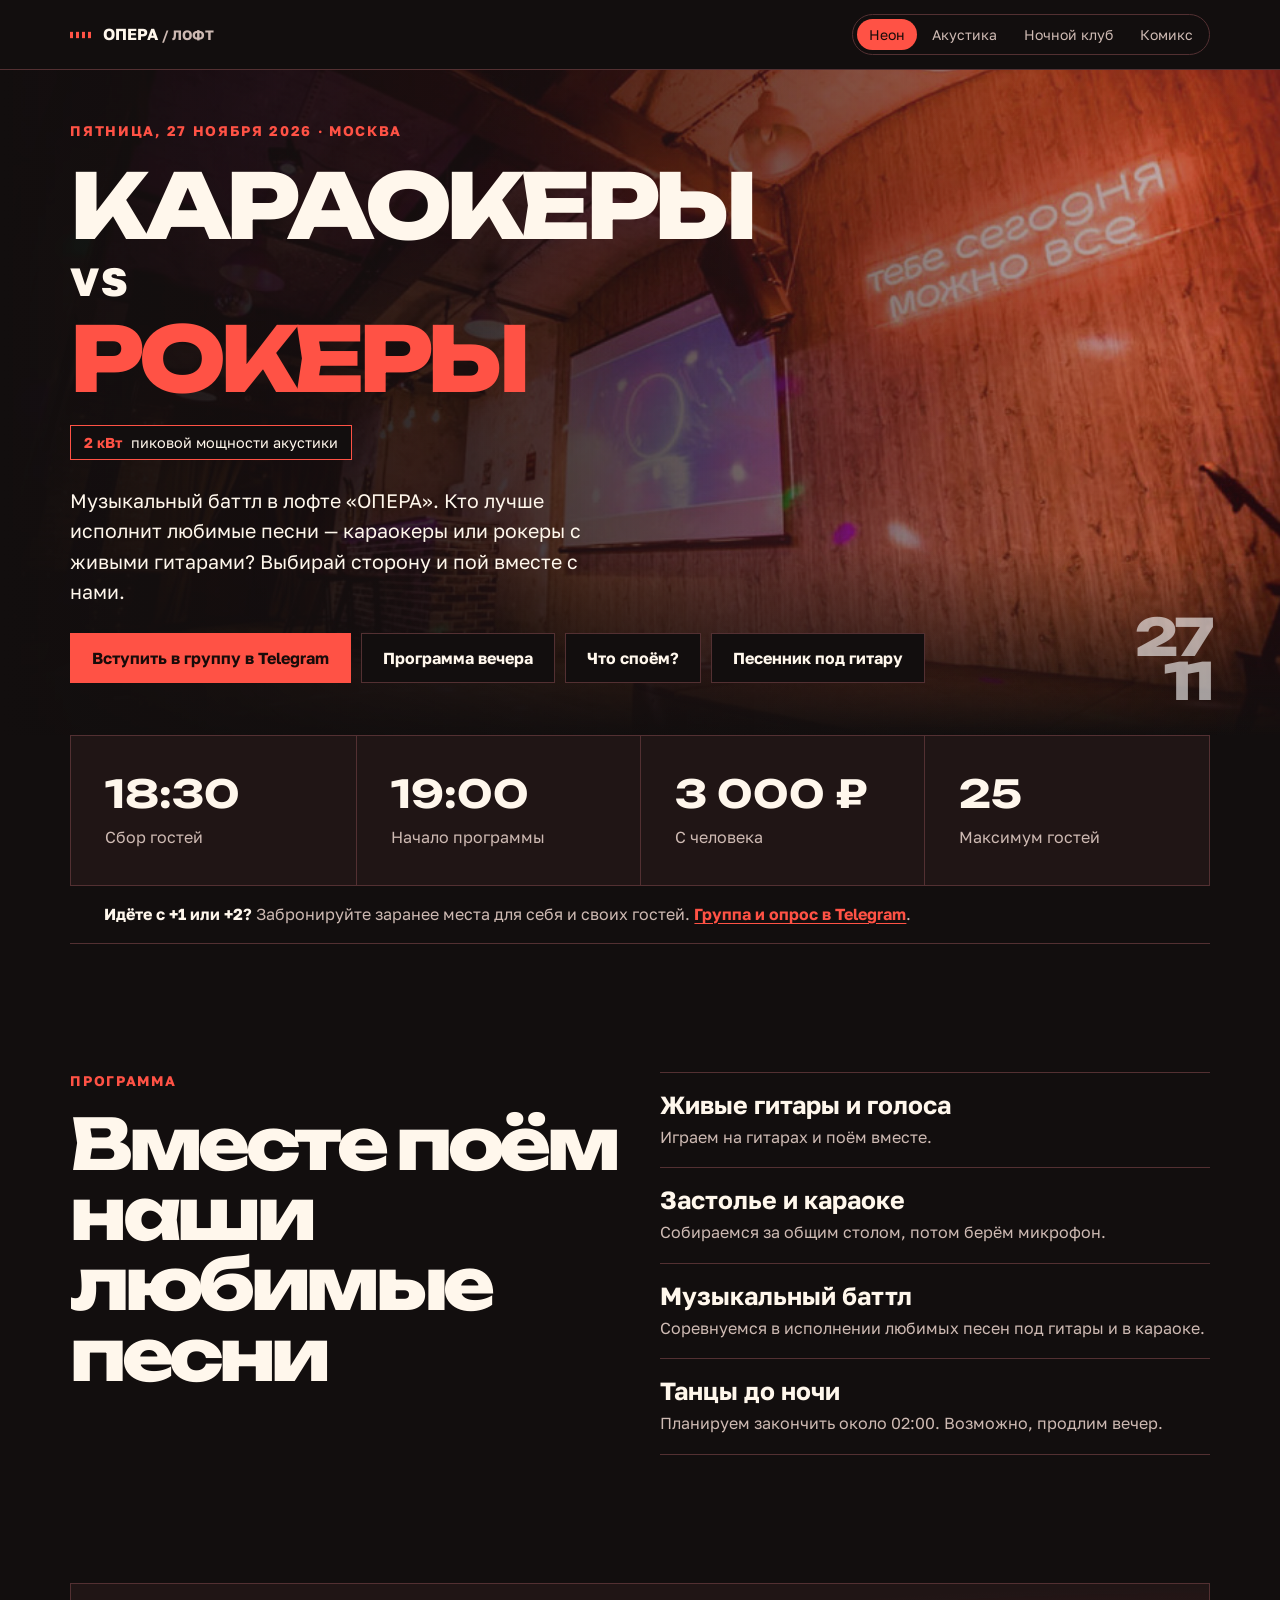
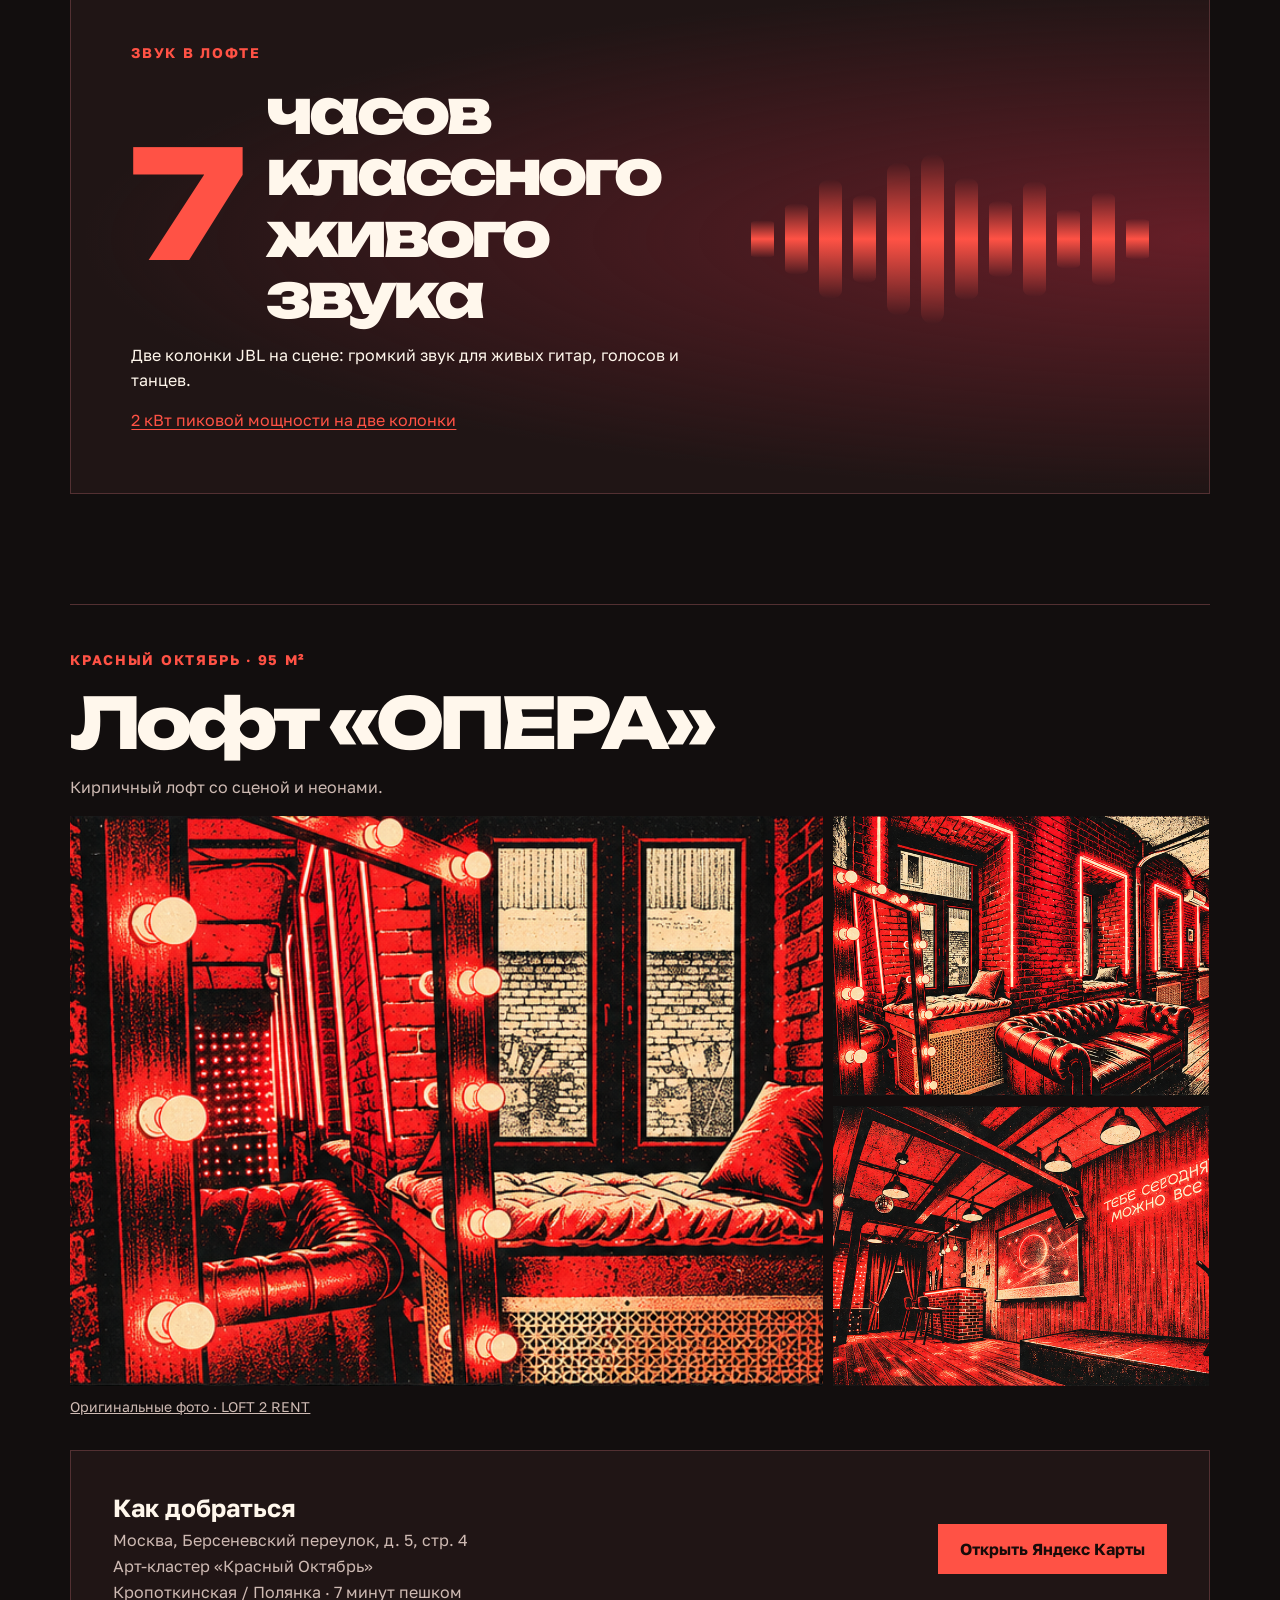
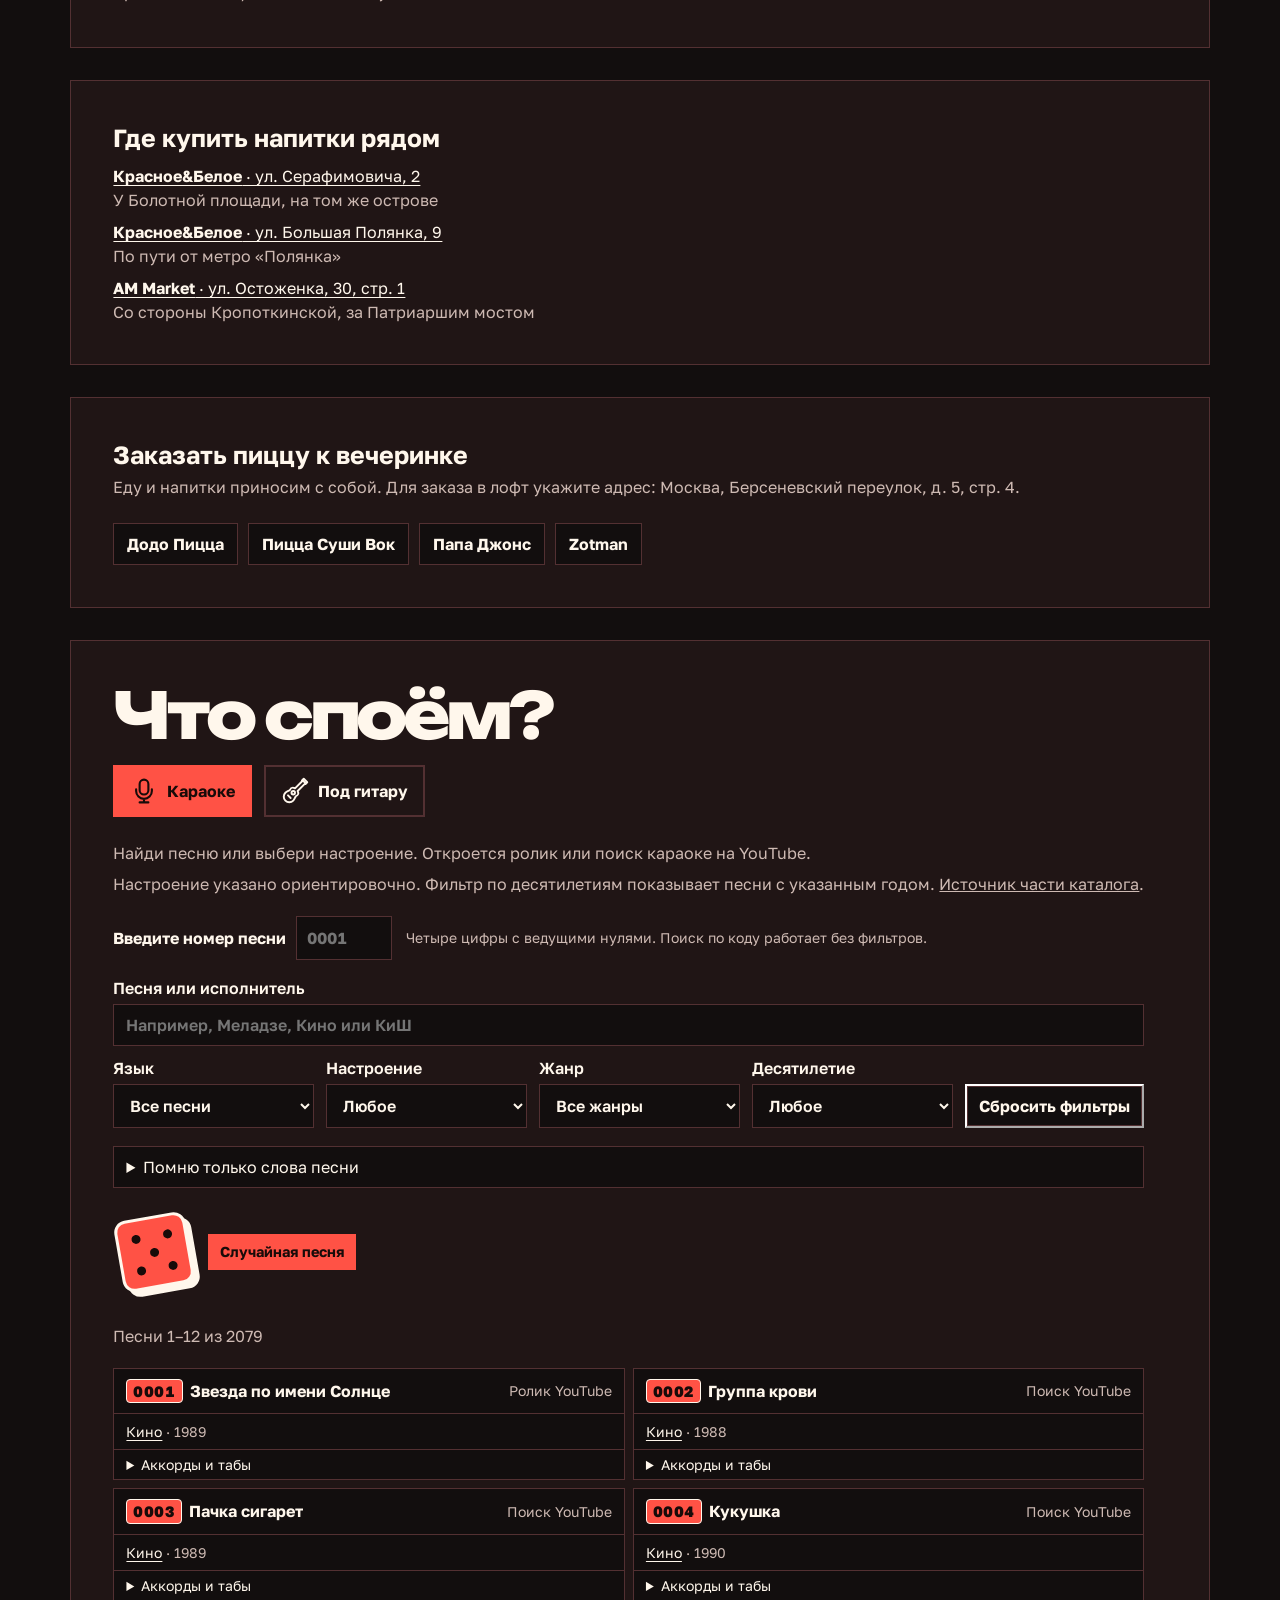
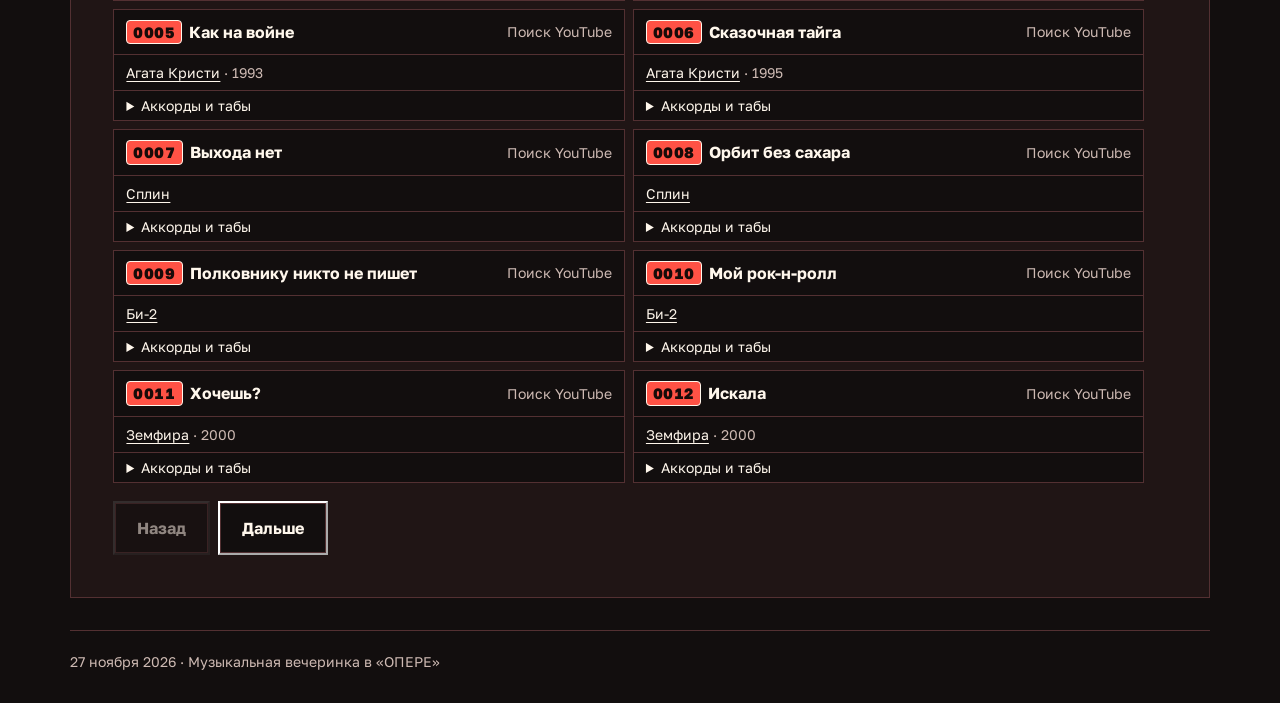
==== commit c0909542: "Publish the guitar songbook on GitHub Pages" ====
--- a/index.html
+++ b/index.html
@@ -31,7 +31,7 @@
 <p class="hero-power"><strong>2 кВт</strong> пиковой мощности акустики</p>
 <p class="intro">Музыкальный баттл в лофте «ОПЕРА». Кто лучше исполнит любимые песни — караокеры или рокеры с живыми гитарами? Выбирай сторону и пой вместе с нами.</p>
 <div class="hero-actions"><a class="cta telegram-cta" href="https://t.me/+GM4WIfITf4k5NzYy" target="_blank" rel="noopener noreferrer">Вступить в группу в Telegram</a>
-<a class="cta secondary-cta" href="#program">Программа вечера</a> <a class="cta secondary-cta" href="#karaoke">Что споём?</a></div>
+<a class="cta secondary-cta" href="#program">Программа вечера</a> <a class="cta secondary-cta" href="#karaoke">Что споём?</a> <a class="cta secondary-cta" href="songbook.html">Песенник под гитару</a></div>
 </div>
 <div class="hero-index" aria-hidden="true">27<br>11</div>
 </section>
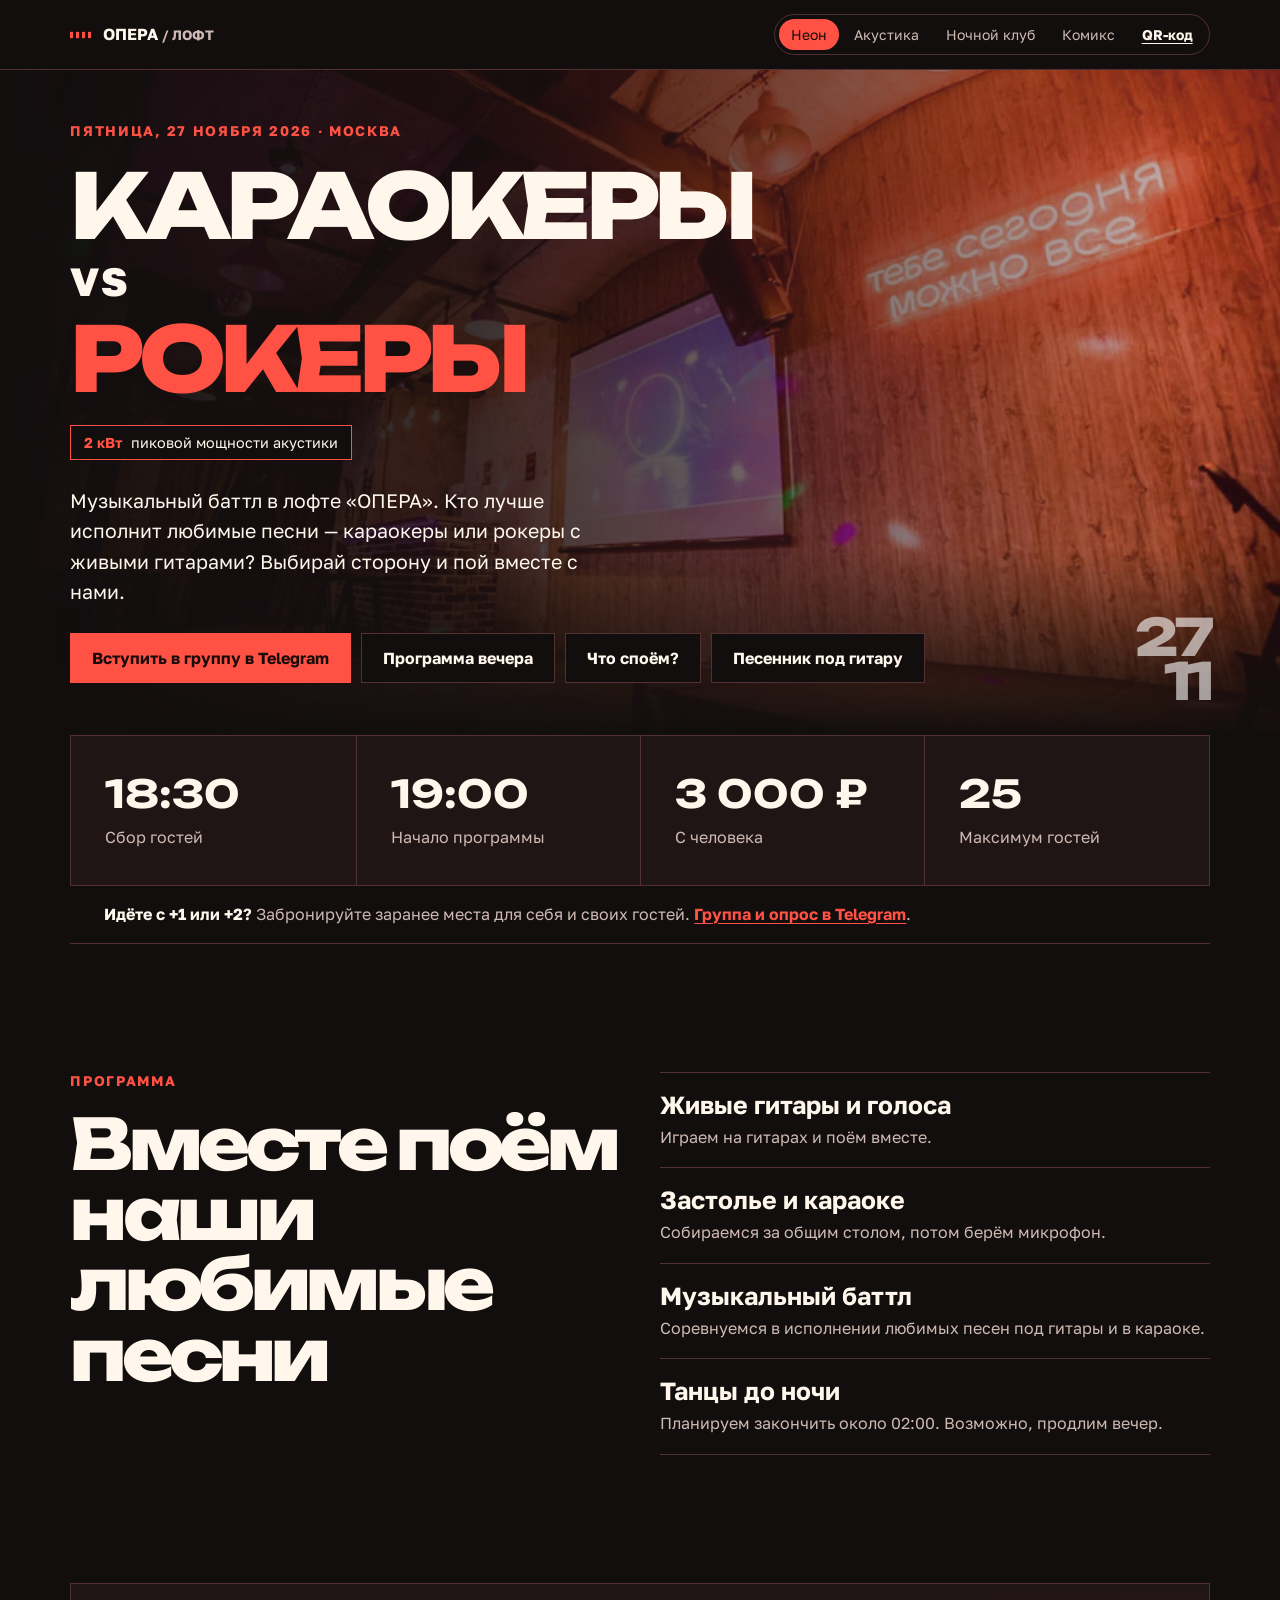
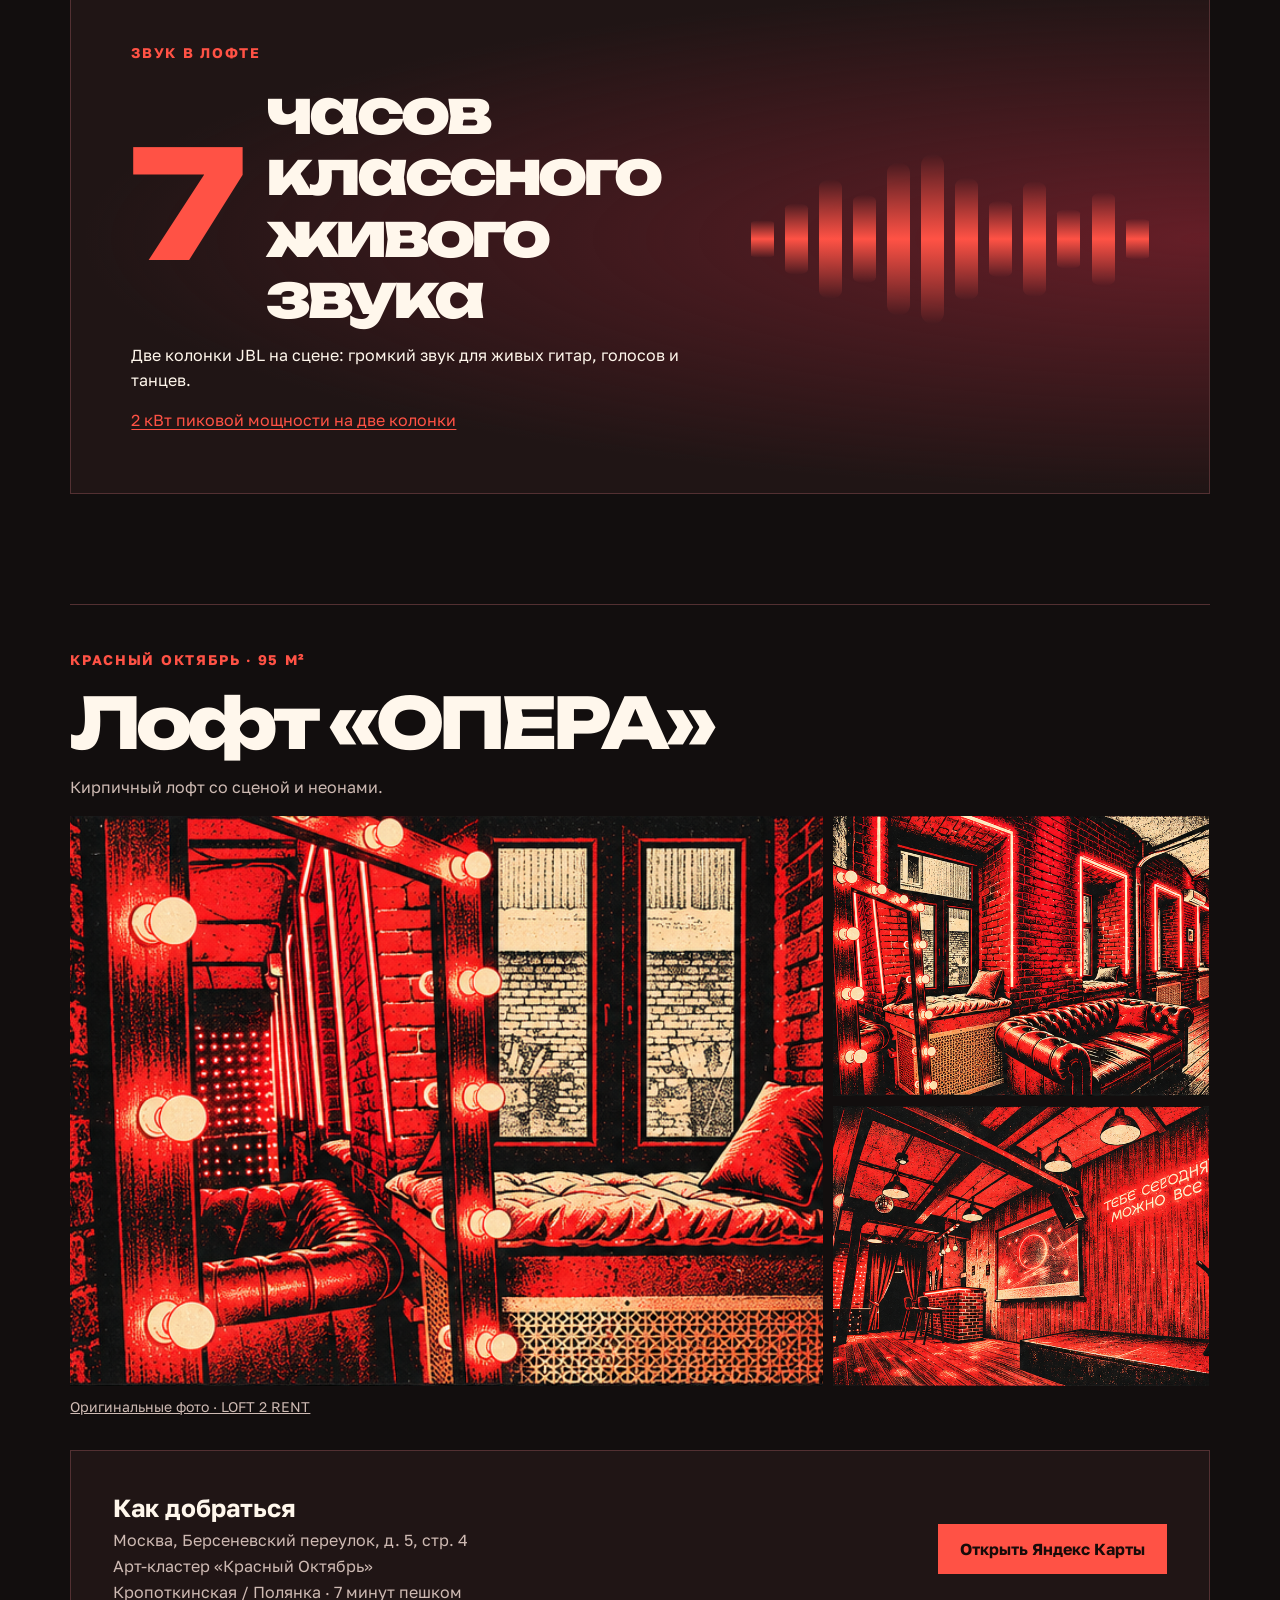
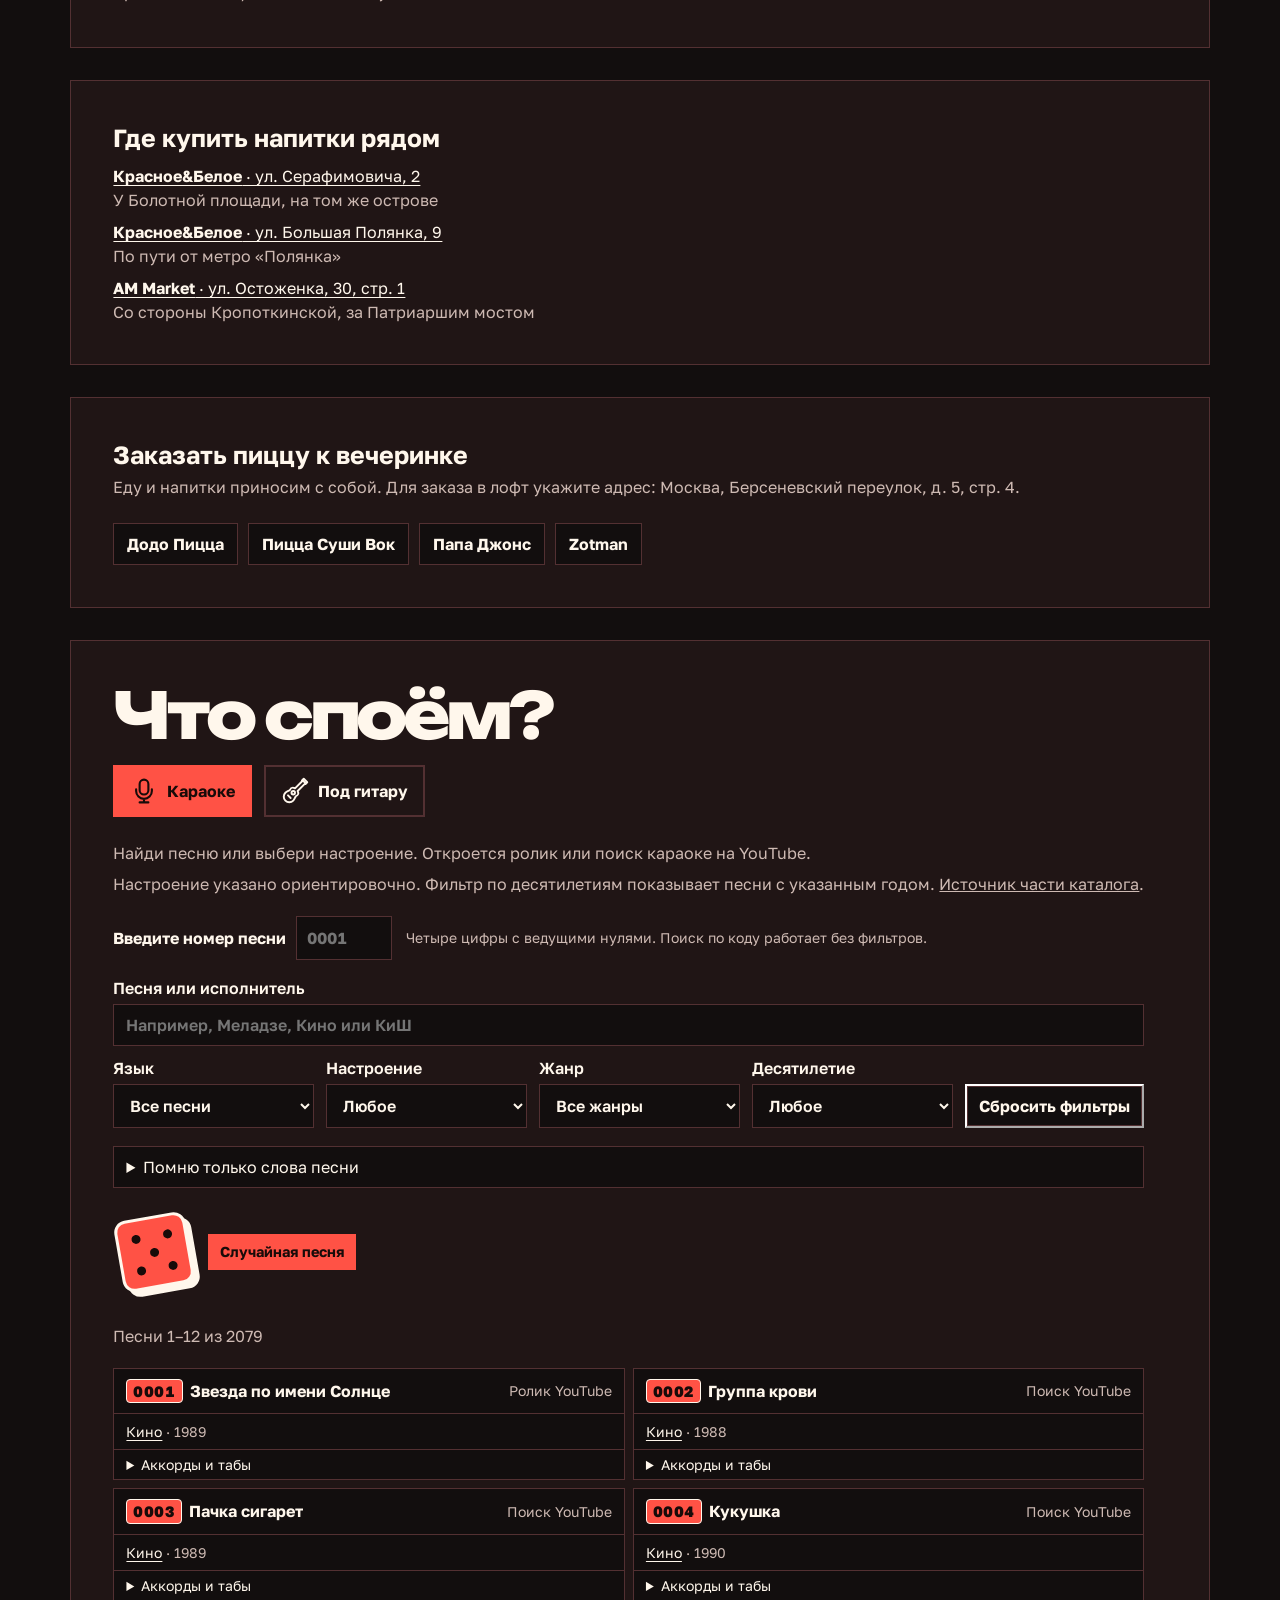
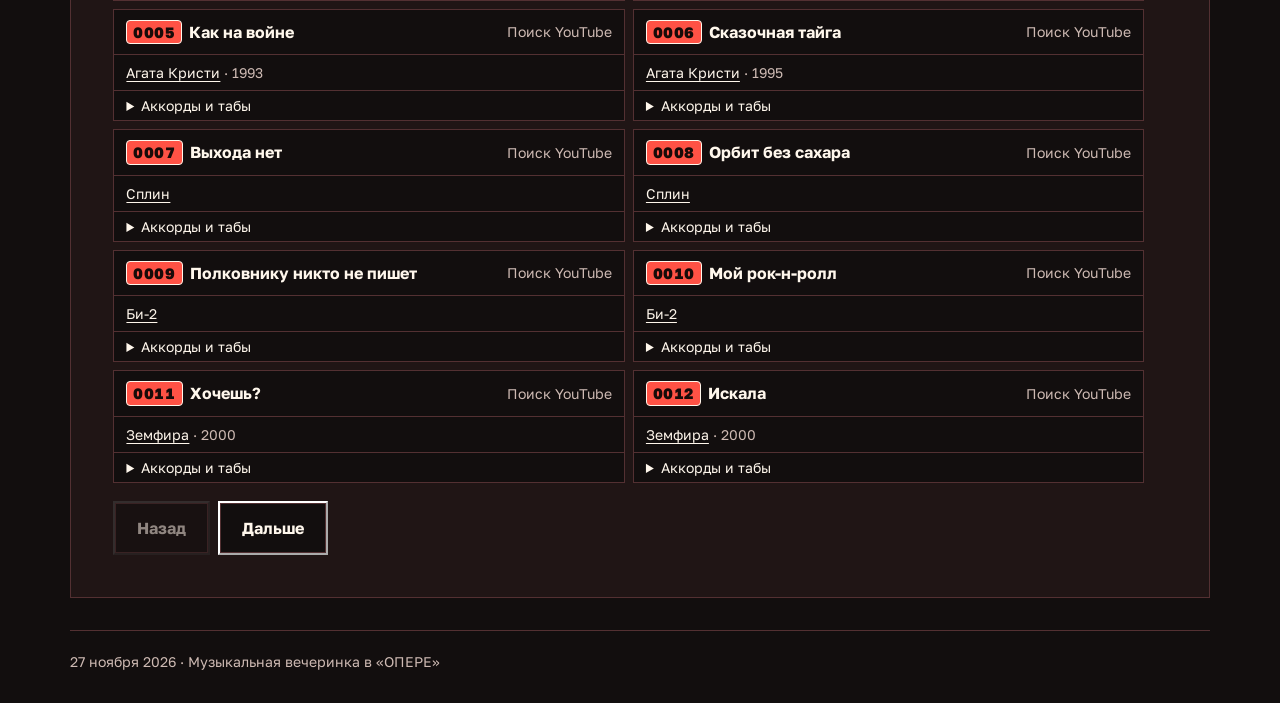
==== commit d117cb60: "Add projection-ready QR link to the event site" ====
--- a/index.html
+++ b/index.html
@@ -5,7 +5,7 @@
 <meta name="viewport" content="width=device-width,initial-scale=1">
 <meta name="description" content="Музыкальная вечеринка 27 ноября в лофте ОПЕРА на Красном Октябре. Живые гитары, песни, караоке и танцы.">
 <title>Живой звук — Лофт ОПЕРА</title>
-<link rel="stylesheet" href="style.css?v=22">
+<link rel="stylesheet" href="style.css?v=23">
 <script defer src="site.js"></script>
 <script defer src="guitar-songs.js"></script>
 <script defer src="karaoke.js?v=23"></script>
@@ -17,7 +17,7 @@
 <button type="button" aria-pressed="true" data-theme="neon">Неон</button>
 <button type="button" aria-pressed="false" data-theme="acoustic">Акустика</button>
 <button type="button" aria-pressed="false" data-theme="night">Ночной клуб</button>
-<button type="button" aria-pressed="false" data-theme="comic">Комикс</button>
+<span class="theme-qr-pair"><button type="button" aria-pressed="false" data-theme="comic">Комикс</button><a class="qr-link" href="qr.html">QR-код</a></span>
 </div>
 </header>
 <main id="top">
--- a/style.css
+++ b/style.css
@@ -16,7 +16,10 @@
 .meter i{width:3px;height:18px;background:var(--accent);animation:beat .85s ease-in-out infinite alternate;transform:scaleY(.35)}
 .meter i:nth-child(2){animation-delay:-.35s}.meter i:nth-child(3){animation-delay:-.7s}.meter i:nth-child(4){animation-delay:-.15s}
 @keyframes beat{to{transform:scaleY(1)}}
-.themes{display:flex;gap:3px;padding:4px;border:1px solid var(--line);border-radius:30px}
+.themes{display:flex;flex-wrap:wrap;max-width:100%;gap:3px;padding:4px;border:1px solid var(--line);border-radius:30px}
+.theme-qr-pair{display:inline-flex;gap:3px;flex:none}
+.qr-link{display:inline-flex;align-items:center;padding:7px 12px;font-size:.875rem;font-weight:700;white-space:nowrap;text-underline-offset:.2em}
+.qr-link:hover{text-decoration-thickness:2px}
 .themes button{cursor:pointer;border:0;border-radius:24px;background:transparent;color:var(--muted);padding:7px 12px;white-space:nowrap;font-size:.875rem}
 .themes button[aria-pressed=true]{background:var(--accent);color:var(--button)}
 .hero{isolation:isolate;position:relative;display:grid;align-items:center;overflow:hidden;min-height:clamp(550px,72svh,760px)}
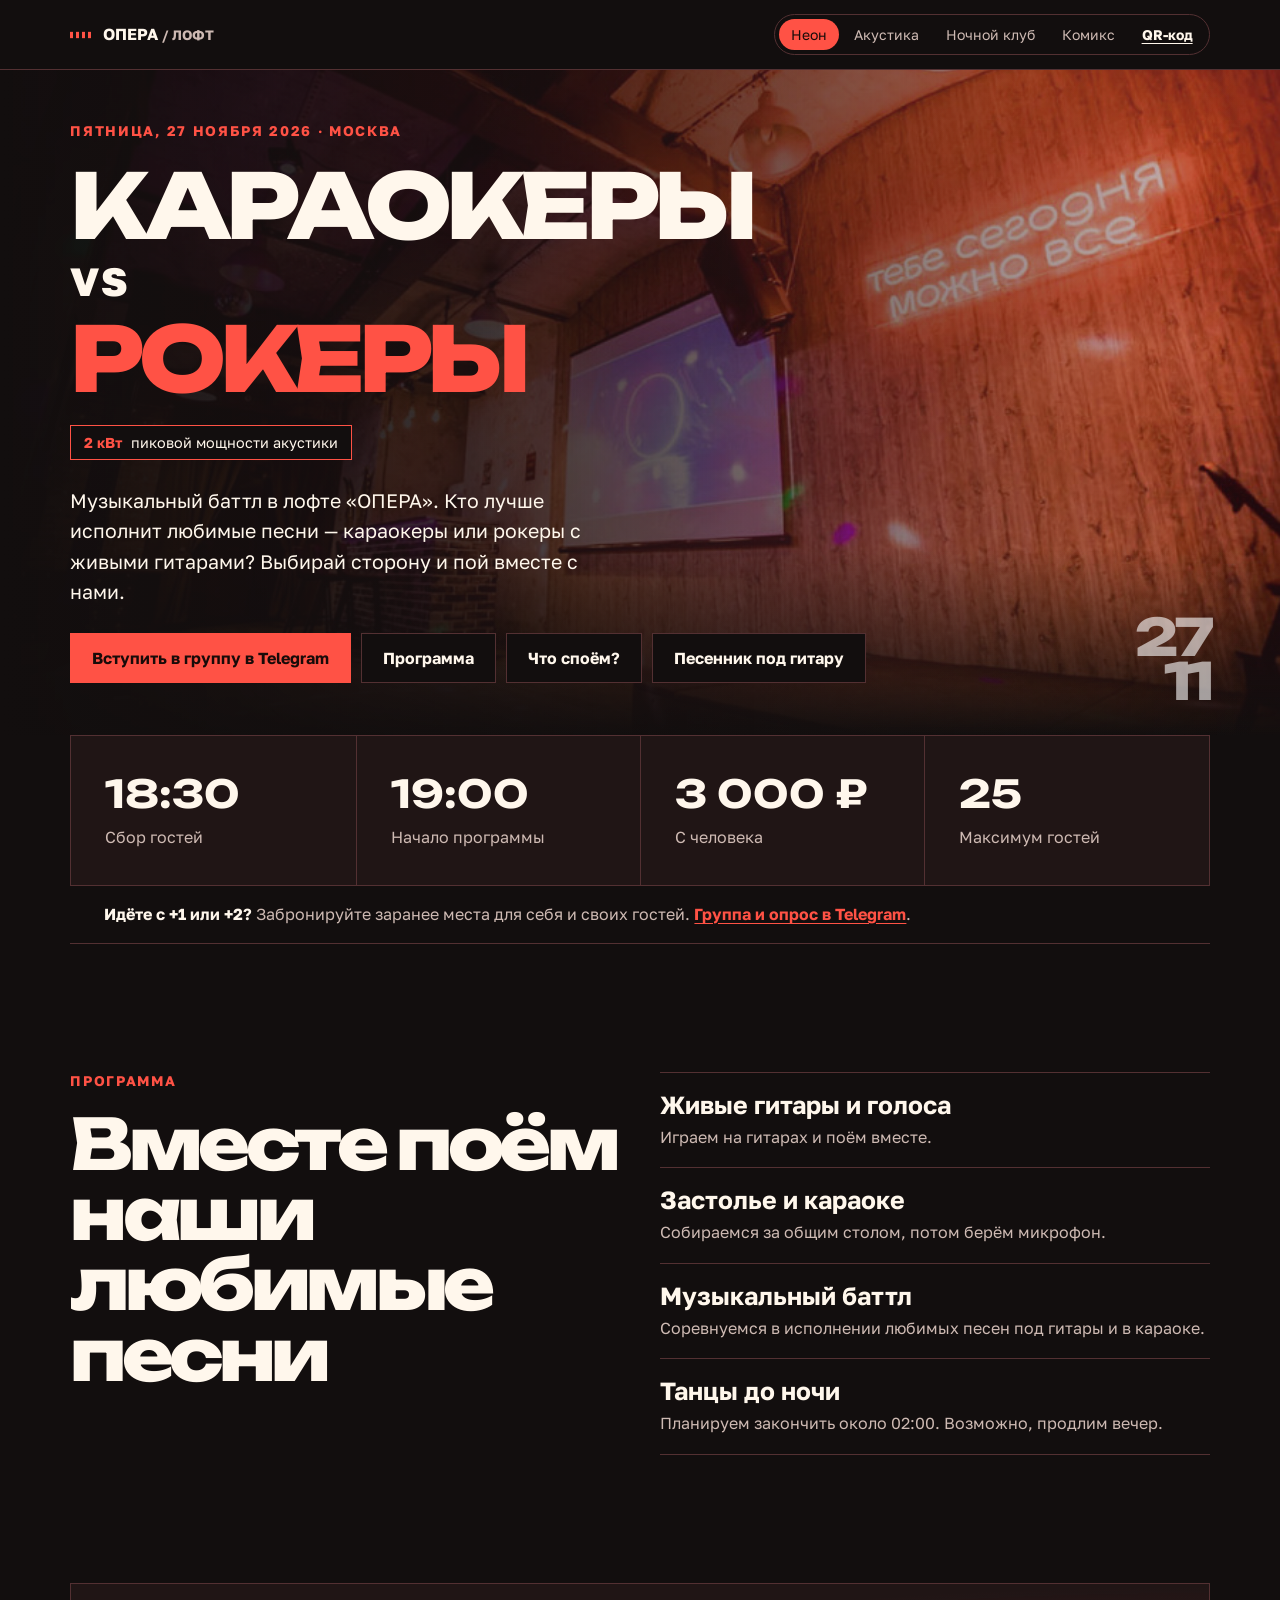
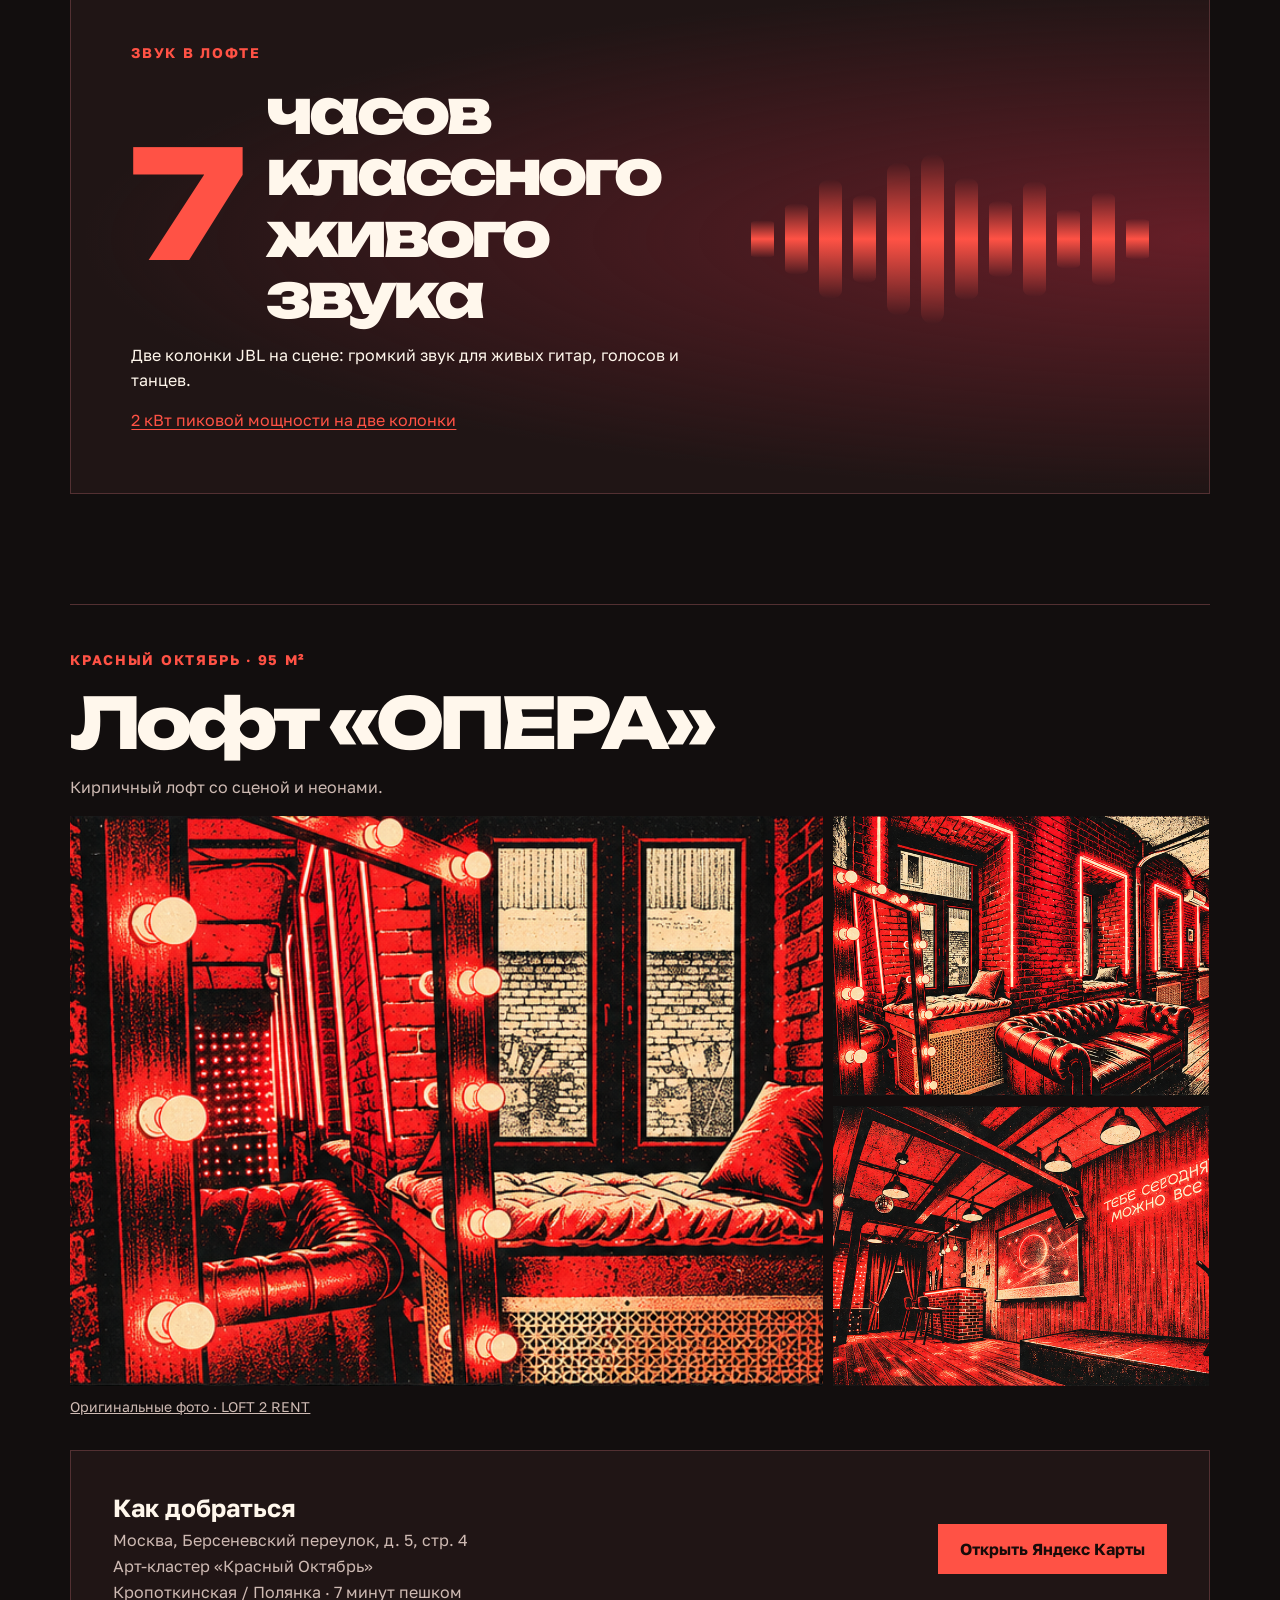
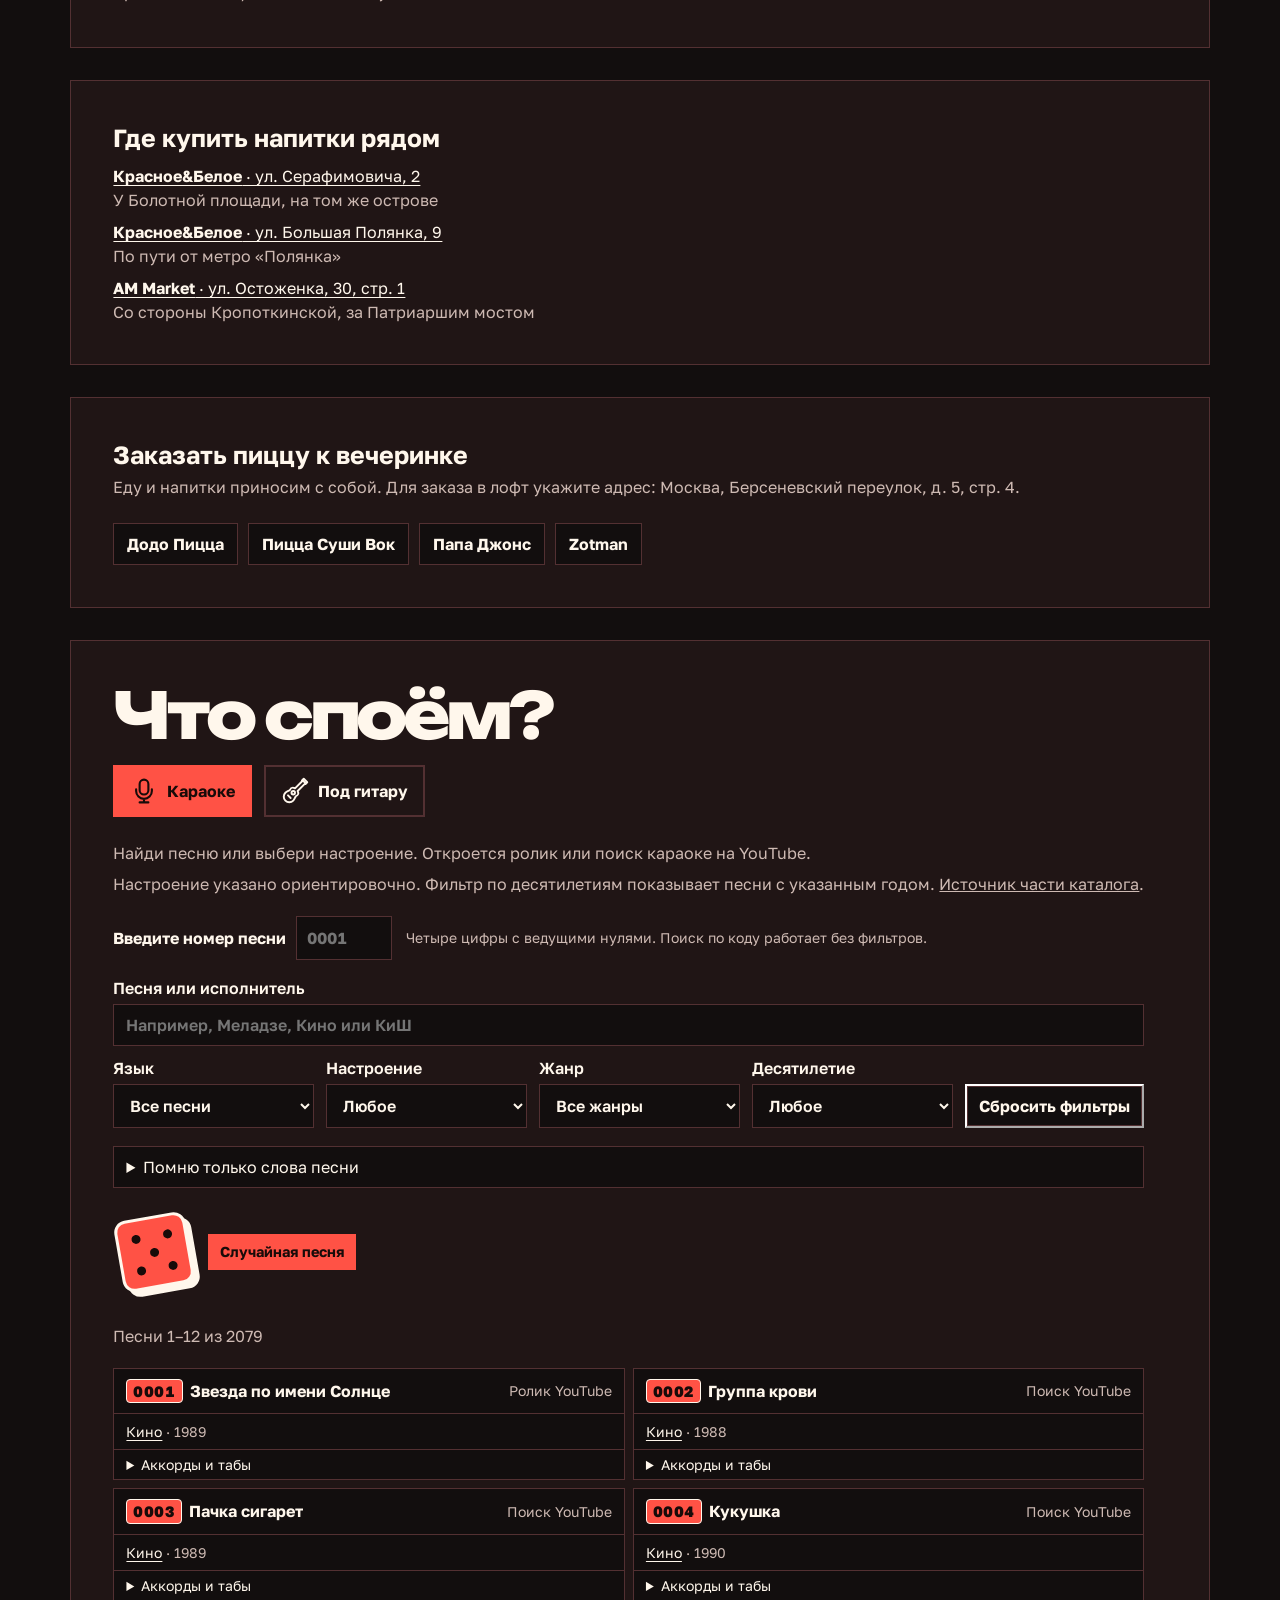
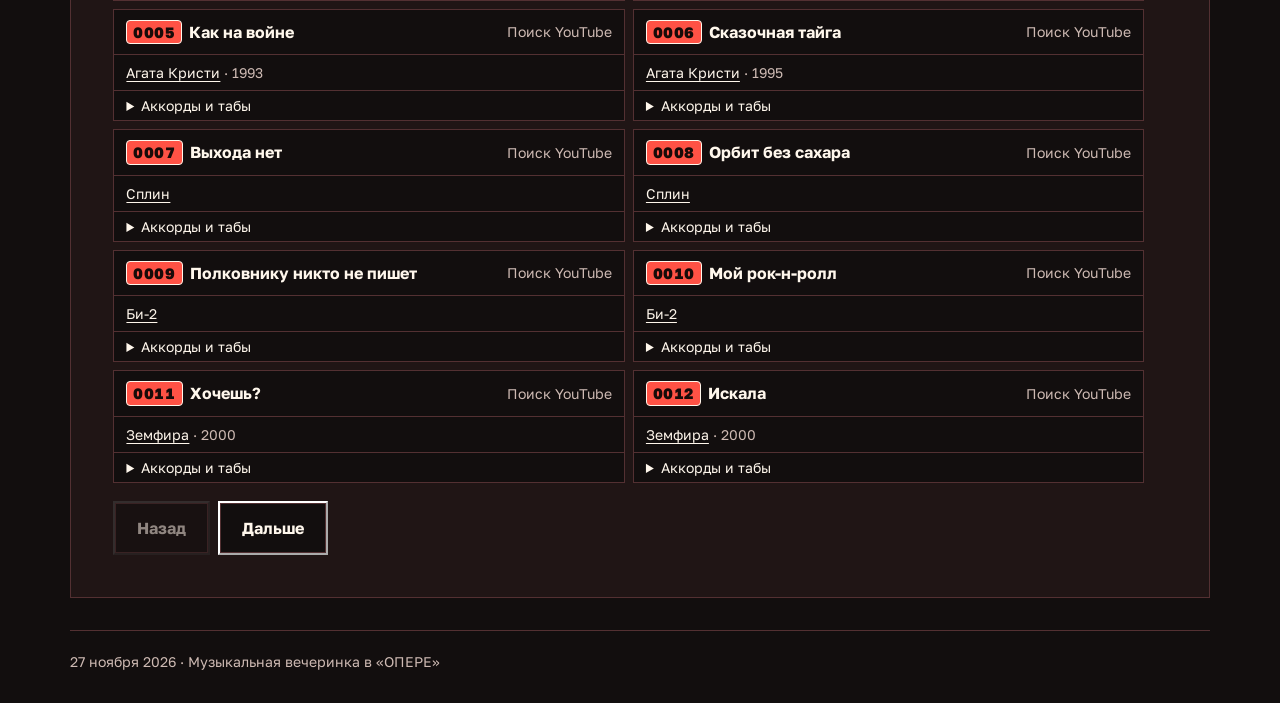
==== commit 738177f9: "Publish Live Sound host program and direct karaoke for I Look for You" ====
--- a/index.html
+++ b/index.html
@@ -8,7 +8,7 @@
 <link rel="stylesheet" href="style.css?v=23">
 <script defer src="site.js"></script>
 <script defer src="guitar-songs.js"></script>
-<script defer src="karaoke.js?v=23"></script>
+<script defer src="karaoke.js?v=24"></script>
 </head>
 <body>
 <header class="bar">
@@ -31,7 +31,7 @@
 <p class="hero-power"><strong>2 кВт</strong> пиковой мощности акустики</p>
 <p class="intro">Музыкальный баттл в лофте «ОПЕРА». Кто лучше исполнит любимые песни — караокеры или рокеры с живыми гитарами? Выбирай сторону и пой вместе с нами.</p>
 <div class="hero-actions"><a class="cta telegram-cta" href="https://t.me/+GM4WIfITf4k5NzYy" target="_blank" rel="noopener noreferrer">Вступить в группу в Telegram</a>
-<a class="cta secondary-cta" href="#program">Программа вечера</a> <a class="cta secondary-cta" href="#karaoke">Что споём?</a> <a class="cta secondary-cta" href="songbook.html">Песенник под гитару</a></div>
+<a class="cta secondary-cta" href="host.html">Программа</a> <a class="cta secondary-cta" href="#karaoke">Что споём?</a> <a class="cta secondary-cta" href="songbook.html">Песенник под гитару</a></div>
 </div>
 <div class="hero-index" aria-hidden="true">27<br>11</div>
 </section>
